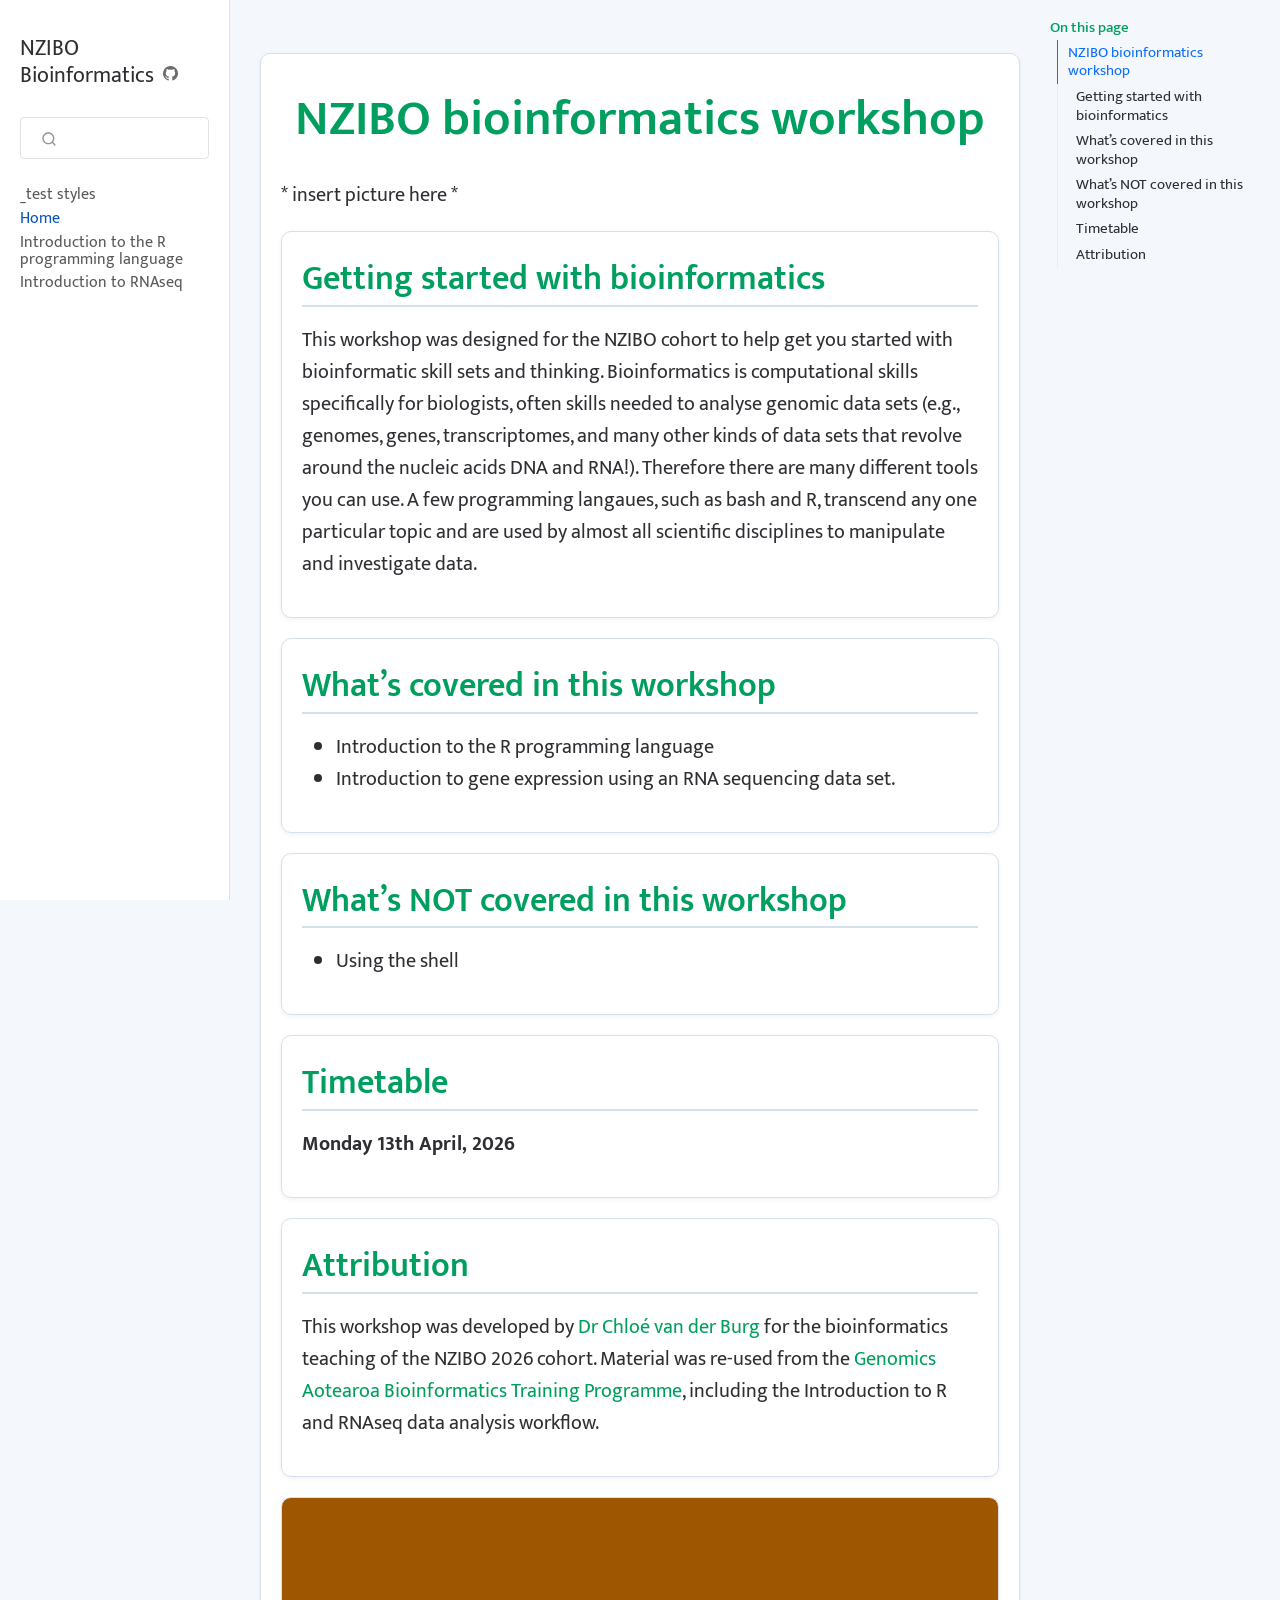
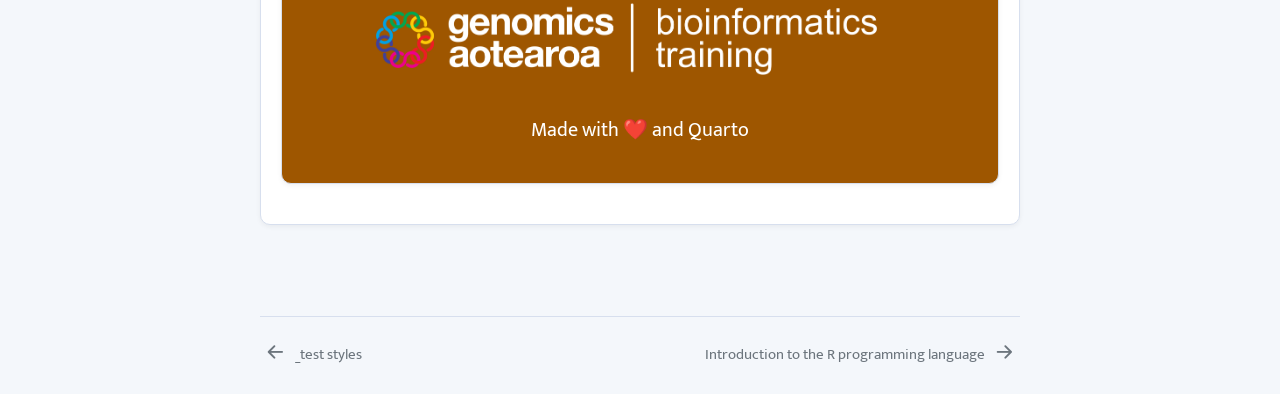
==== docs/index.html @ 9790ace3 "first commit" ====
<!DOCTYPE html>
<html xmlns="http://www.w3.org/1999/xhtml" lang="en" xml:lang="en"><head>

<meta charset="utf-8">
<meta name="generator" content="quarto-1.7.31">

<meta name="viewport" content="width=device-width, initial-scale=1.0, user-scalable=yes">


<title>NZIBO Bioinformatics</title>
<style>
code{white-space: pre-wrap;}
span.smallcaps{font-variant: small-caps;}
div.columns{display: flex; gap: min(4vw, 1.5em);}
div.column{flex: auto; overflow-x: auto;}
div.hanging-indent{margin-left: 1.5em; text-indent: -1.5em;}
ul.task-list{list-style: none;}
ul.task-list li input[type="checkbox"] {
  width: 0.8em;
  margin: 0 0.8em 0.2em -1em; /* quarto-specific, see https://github.com/quarto-dev/quarto-cli/issues/4556 */ 
  vertical-align: middle;
}
</style>


<script src="site_libs/quarto-nav/quarto-nav.js"></script>
<script src="site_libs/quarto-nav/headroom.min.js"></script>
<script src="site_libs/clipboard/clipboard.min.js"></script>
<script src="site_libs/quarto-search/autocomplete.umd.js"></script>
<script src="site_libs/quarto-search/fuse.min.js"></script>
<script src="site_libs/quarto-search/quarto-search.js"></script>
<meta name="quarto:offset" content="./">
<link href="./intro-to-R.html" rel="next">
<link href="./test-styling.html" rel="prev">
<link href="./theme-images/GA-image-black-favicon.png" rel="icon" type="image/png">
<script src="site_libs/quarto-html/quarto.js" type="module"></script>
<script src="site_libs/quarto-html/tabsets/tabsets.js" type="module"></script>
<script src="site_libs/quarto-html/popper.min.js"></script>
<script src="site_libs/quarto-html/tippy.umd.min.js"></script>
<script src="site_libs/quarto-html/anchor.min.js"></script>
<link href="site_libs/quarto-html/tippy.css" rel="stylesheet">
<link href="site_libs/quarto-html/quarto-syntax-highlighting-e1a5c8363afafaef2c763b6775fbf3ca.css" rel="stylesheet" id="quarto-text-highlighting-styles">
<script src="site_libs/bootstrap/bootstrap.min.js"></script>
<link href="site_libs/bootstrap/bootstrap-icons.css" rel="stylesheet">
<link href="site_libs/bootstrap/bootstrap-709f788519238433456b39eacb8aeed0.min.css" rel="stylesheet" append-hash="true" id="quarto-bootstrap" data-mode="light">
<script id="quarto-search-options" type="application/json">{
  "location": "sidebar",
  "copy-button": false,
  "collapse-after": 3,
  "panel-placement": "start",
  "type": "textbox",
  "limit": 50,
  "keyboard-shortcut": [
    "f",
    "/",
    "s"
  ],
  "show-item-context": false,
  "language": {
    "search-no-results-text": "No results",
    "search-matching-documents-text": "matching documents",
    "search-copy-link-title": "Copy link to search",
    "search-hide-matches-text": "Hide additional matches",
    "search-more-match-text": "more match in this document",
    "search-more-matches-text": "more matches in this document",
    "search-clear-button-title": "Clear",
    "search-text-placeholder": "",
    "search-detached-cancel-button-title": "Cancel",
    "search-submit-button-title": "Submit",
    "search-label": "Search"
  }
}</script>


<link rel="stylesheet" href="styles.css">
<meta property="og:title" content="– NZIBO Bioinformatics">
<meta property="og:description" content="">
<meta property="og:image" content="theme-images/GA-Logo-BioinformaticsTraining-white.png">
<meta property="og:site_name" content="NZIBO Bioinformatics">
</head>

<body class="nav-sidebar docked quarto-light">

<div id="quarto-search-results"></div>
  <header id="quarto-header" class="headroom fixed-top">
  <nav class="quarto-secondary-nav">
    <div class="container-fluid d-flex">
      <button type="button" class="quarto-btn-toggle btn" data-bs-toggle="collapse" role="button" data-bs-target=".quarto-sidebar-collapse-item" aria-controls="quarto-sidebar" aria-expanded="false" aria-label="Toggle sidebar navigation" onclick="if (window.quartoToggleHeadroom) { window.quartoToggleHeadroom(); }">
        <i class="bi bi-layout-text-sidebar-reverse"></i>
      </button>
        <nav class="quarto-page-breadcrumbs" aria-label="breadcrumb"><ol class="breadcrumb"><li class="breadcrumb-item"><a href="./index.html">Home</a></li></ol></nav>
        <a class="flex-grow-1" role="navigation" data-bs-toggle="collapse" data-bs-target=".quarto-sidebar-collapse-item" aria-controls="quarto-sidebar" aria-expanded="false" aria-label="Toggle sidebar navigation" onclick="if (window.quartoToggleHeadroom) { window.quartoToggleHeadroom(); }">      
        </a>
      <button type="button" class="btn quarto-search-button" aria-label="Search" onclick="window.quartoOpenSearch();">
        <i class="bi bi-search"></i>
      </button>
    </div>
  </nav>
</header>
<!-- content -->
<div id="quarto-content" class="quarto-container page-columns page-rows-contents page-layout-full">
<!-- sidebar -->
  <nav id="quarto-sidebar" class="sidebar collapse collapse-horizontal quarto-sidebar-collapse-item sidebar-navigation docked overflow-auto">
    <div class="pt-lg-2 mt-2 text-left sidebar-header">
    <div class="sidebar-title mb-0 py-0">
      <a href="./">NZIBO Bioinformatics</a> 
        <div class="sidebar-tools-main">
    <a href="https://github.com/GenomicsAotearoa/" title="Github" class="quarto-navigation-tool px-1" aria-label="Github"><i class="bi bi-github"></i></a>
</div>
    </div>
      </div>
        <div class="mt-2 flex-shrink-0 align-items-center">
        <div class="sidebar-search">
        <div id="quarto-search" class="" title="Search"></div>
        </div>
        </div>
    <div class="sidebar-menu-container"> 
    <ul class="list-unstyled mt-1">
        <li class="sidebar-item">
  <div class="sidebar-item-container"> 
  <a href="./test-styling.html" class="sidebar-item-text sidebar-link">
 <span class="menu-text">_test styles</span></a>
  </div>
</li>
        <li class="sidebar-item">
  <div class="sidebar-item-container"> 
  <a href="./index.html" class="sidebar-item-text sidebar-link active">
 <span class="menu-text">Home</span></a>
  </div>
</li>
        <li class="sidebar-item">
  <div class="sidebar-item-container"> 
  <a href="./intro-to-R.html" class="sidebar-item-text sidebar-link">
 <span class="menu-text">Introduction to the R programming language</span></a>
  </div>
</li>
        <li class="sidebar-item">
  <div class="sidebar-item-container"> 
  <a href="./intro-to-rnaseq.html" class="sidebar-item-text sidebar-link">
 <span class="menu-text">Introduction to RNAseq</span></a>
  </div>
</li>
    </ul>
    </div>
</nav>
<div id="quarto-sidebar-glass" class="quarto-sidebar-collapse-item" data-bs-toggle="collapse" data-bs-target=".quarto-sidebar-collapse-item"></div>
<!-- margin-sidebar -->
    <div id="quarto-margin-sidebar" class="sidebar margin-sidebar">
        <nav id="TOC" role="doc-toc" class="toc-active">
    <h2 id="toc-title">On this page</h2>
   
  <ul>
  <li><a href="#nzibo-bioinformatics-workshop" id="toc-nzibo-bioinformatics-workshop" class="nav-link active" data-scroll-target="#nzibo-bioinformatics-workshop">NZIBO bioinformatics workshop</a>
  <ul>
  <li><a href="#getting-started-with-bioinformatics" id="toc-getting-started-with-bioinformatics" class="nav-link" data-scroll-target="#getting-started-with-bioinformatics">Getting started with bioinformatics</a></li>
  <li><a href="#whats-covered-in-this-workshop" id="toc-whats-covered-in-this-workshop" class="nav-link" data-scroll-target="#whats-covered-in-this-workshop">What’s covered in this workshop</a></li>
  <li><a href="#whats-not-covered-in-this-workshop" id="toc-whats-not-covered-in-this-workshop" class="nav-link" data-scroll-target="#whats-not-covered-in-this-workshop">What’s NOT covered in this workshop</a></li>
  <li><a href="#timetable" id="toc-timetable" class="nav-link" data-scroll-target="#timetable">Timetable</a></li>
  <li><a href="#attribution" id="toc-attribution" class="nav-link" data-scroll-target="#attribution">Attribution</a></li>
  <li><a href="#section" id="toc-section" class="nav-link" data-scroll-target="#section"></a></li>
  </ul></li>
  </ul>
</nav>
    </div>
<!-- main -->
<main class="content column-body" id="quarto-document-content"><header id="title-block-header" class="quarto-title-block"></header>




<section id="nzibo-bioinformatics-workshop" class="level1">
<h1>NZIBO bioinformatics workshop</h1>
<p>* insert picture here *</p>
<section id="getting-started-with-bioinformatics" class="level2">
<h2 class="anchored" data-anchor-id="getting-started-with-bioinformatics">Getting started with bioinformatics</h2>
<p>This workshop was designed for the NZIBO cohort to help get you started with bioinformatic skill sets and thinking. Bioinformatics is computational skills specifically for biologists, often skills needed to analyse genomic data sets (e.g., genomes, genes, transcriptomes, and many other kinds of data sets that revolve around the nucleic acids DNA and RNA!). Therefore there are many different tools you can use. A few programming langaues, such as bash and R, transcend any one particular topic and are used by almost all scientific disciplines to manipulate and investigate data.</p>
</section>
<section id="whats-covered-in-this-workshop" class="level2">
<h2 class="anchored" data-anchor-id="whats-covered-in-this-workshop">What’s covered in this workshop</h2>
<ul>
<li>Introduction to the R programming language</li>
<li>Introduction to gene expression using an RNA sequencing data set.</li>
</ul>
</section>
<section id="whats-not-covered-in-this-workshop" class="level2">
<h2 class="anchored" data-anchor-id="whats-not-covered-in-this-workshop">What’s NOT covered in this workshop</h2>
<ul>
<li>Using the shell</li>
</ul>
</section>
<section id="timetable" class="level2">
<h2 class="anchored" data-anchor-id="timetable">Timetable</h2>
<p><strong>Monday 13th April, 2026</strong></p>
</section>
<section id="attribution" class="level2">
<h2 class="anchored" data-anchor-id="attribution">Attribution</h2>
<p>This workshop was developed by <a href="https://github.com/chloevdb">Dr Chloé van der Burg</a> for the bioinformatics teaching of the NZIBO 2026 cohort. Material was re-used from the <a href="https://genomicsaotearoa.github.io/BioinformaticsTrainingProgramme/">Genomics Aotearoa Bioinformatics Training Programme</a>, including the Introduction to R and RNAseq data analysis workflow.</p>
</section>
<section id="section" class="level2 no-underline-h2 ga-logo-block" style="background: #9E5600; text-align:center;">
<h2 class="no-underline-h2 anchored" style="background: #9E5600; text-align:center;" data-anchor-id="section"></h2>
<p><a href="https://genomicsaotearoa.github.io/BioinformaticsTrainingProgramme/"><img src="theme-images/GA-Logo-BioinformaticsTraining-white.png" class="img-fluid" style="width:80.0%"></a></p>
<p>Made with <a href="https://docs.carpentries.org/policies/coc/">❤️</a> and <a href="https://genomicsaotearoa.github.io/reproducibility_with_git_and_quarto/quarto_overview.html">Quarto</a></p>
</section>


</section>

</main> <!-- /main -->
<script id="quarto-html-after-body" type="application/javascript">
  window.document.addEventListener("DOMContentLoaded", function (event) {
    const icon = "";
    const anchorJS = new window.AnchorJS();
    anchorJS.options = {
      placement: 'right',
      icon: icon
    };
    anchorJS.add('.anchored');
    const isCodeAnnotation = (el) => {
      for (const clz of el.classList) {
        if (clz.startsWith('code-annotation-')) {                     
          return true;
        }
      }
      return false;
    }
    const onCopySuccess = function(e) {
      // button target
      const button = e.trigger;
      // don't keep focus
      button.blur();
      // flash "checked"
      button.classList.add('code-copy-button-checked');
      var currentTitle = button.getAttribute("title");
      button.setAttribute("title", "Copied!");
      let tooltip;
      if (window.bootstrap) {
        button.setAttribute("data-bs-toggle", "tooltip");
        button.setAttribute("data-bs-placement", "left");
        button.setAttribute("data-bs-title", "Copied!");
        tooltip = new bootstrap.Tooltip(button, 
          { trigger: "manual", 
            customClass: "code-copy-button-tooltip",
            offset: [0, -8]});
        tooltip.show();    
      }
      setTimeout(function() {
        if (tooltip) {
          tooltip.hide();
          button.removeAttribute("data-bs-title");
          button.removeAttribute("data-bs-toggle");
          button.removeAttribute("data-bs-placement");
        }
        button.setAttribute("title", currentTitle);
        button.classList.remove('code-copy-button-checked');
      }, 1000);
      // clear code selection
      e.clearSelection();
    }
    const getTextToCopy = function(trigger) {
        const codeEl = trigger.previousElementSibling.cloneNode(true);
        for (const childEl of codeEl.children) {
          if (isCodeAnnotation(childEl)) {
            childEl.remove();
          }
        }
        return codeEl.innerText;
    }
    const clipboard = new window.ClipboardJS('.code-copy-button:not([data-in-quarto-modal])', {
      text: getTextToCopy
    });
    clipboard.on('success', onCopySuccess);
    if (window.document.getElementById('quarto-embedded-source-code-modal')) {
      const clipboardModal = new window.ClipboardJS('.code-copy-button[data-in-quarto-modal]', {
        text: getTextToCopy,
        container: window.document.getElementById('quarto-embedded-source-code-modal')
      });
      clipboardModal.on('success', onCopySuccess);
    }
      var localhostRegex = new RegExp(/^(?:http|https):\/\/localhost\:?[0-9]*\//);
      var mailtoRegex = new RegExp(/^mailto:/);
        var filterRegex = new RegExp('/' + window.location.host + '/');
      var isInternal = (href) => {
          return filterRegex.test(href) || localhostRegex.test(href) || mailtoRegex.test(href);
      }
      // Inspect non-navigation links and adorn them if external
     var links = window.document.querySelectorAll('a[href]:not(.nav-link):not(.navbar-brand):not(.toc-action):not(.sidebar-link):not(.sidebar-item-toggle):not(.pagination-link):not(.no-external):not([aria-hidden]):not(.dropdown-item):not(.quarto-navigation-tool):not(.about-link)');
      for (var i=0; i<links.length; i++) {
        const link = links[i];
        if (!isInternal(link.href)) {
          // undo the damage that might have been done by quarto-nav.js in the case of
          // links that we want to consider external
          if (link.dataset.originalHref !== undefined) {
            link.href = link.dataset.originalHref;
          }
        }
      }
    function tippyHover(el, contentFn, onTriggerFn, onUntriggerFn) {
      const config = {
        allowHTML: true,
        maxWidth: 500,
        delay: 100,
        arrow: false,
        appendTo: function(el) {
            return el.parentElement;
        },
        interactive: true,
        interactiveBorder: 10,
        theme: 'quarto',
        placement: 'bottom-start',
      };
      if (contentFn) {
        config.content = contentFn;
      }
      if (onTriggerFn) {
        config.onTrigger = onTriggerFn;
      }
      if (onUntriggerFn) {
        config.onUntrigger = onUntriggerFn;
      }
      window.tippy(el, config); 
    }
    const noterefs = window.document.querySelectorAll('a[role="doc-noteref"]');
    for (var i=0; i<noterefs.length; i++) {
      const ref = noterefs[i];
      tippyHover(ref, function() {
        // use id or data attribute instead here
        let href = ref.getAttribute('data-footnote-href') || ref.getAttribute('href');
        try { href = new URL(href).hash; } catch {}
        const id = href.replace(/^#\/?/, "");
        const note = window.document.getElementById(id);
        if (note) {
          return note.innerHTML;
        } else {
          return "";
        }
      });
    }
    const xrefs = window.document.querySelectorAll('a.quarto-xref');
    const processXRef = (id, note) => {
      // Strip column container classes
      const stripColumnClz = (el) => {
        el.classList.remove("page-full", "page-columns");
        if (el.children) {
          for (const child of el.children) {
            stripColumnClz(child);
          }
        }
      }
      stripColumnClz(note)
      if (id === null || id.startsWith('sec-')) {
        // Special case sections, only their first couple elements
        const container = document.createElement("div");
        if (note.children && note.children.length > 2) {
          container.appendChild(note.children[0].cloneNode(true));
          for (let i = 1; i < note.children.length; i++) {
            const child = note.children[i];
            if (child.tagName === "P" && child.innerText === "") {
              continue;
            } else {
              container.appendChild(child.cloneNode(true));
              break;
            }
          }
          if (window.Quarto?.typesetMath) {
            window.Quarto.typesetMath(container);
          }
          return container.innerHTML
        } else {
          if (window.Quarto?.typesetMath) {
            window.Quarto.typesetMath(note);
          }
          return note.innerHTML;
        }
      } else {
        // Remove any anchor links if they are present
        const anchorLink = note.querySelector('a.anchorjs-link');
        if (anchorLink) {
          anchorLink.remove();
        }
        if (window.Quarto?.typesetMath) {
          window.Quarto.typesetMath(note);
        }
        if (note.classList.contains("callout")) {
          return note.outerHTML;
        } else {
          return note.innerHTML;
        }
      }
    }
    for (var i=0; i<xrefs.length; i++) {
      const xref = xrefs[i];
      tippyHover(xref, undefined, function(instance) {
        instance.disable();
        let url = xref.getAttribute('href');
        let hash = undefined; 
        if (url.startsWith('#')) {
          hash = url;
        } else {
          try { hash = new URL(url).hash; } catch {}
        }
        if (hash) {
          const id = hash.replace(/^#\/?/, "");
          const note = window.document.getElementById(id);
          if (note !== null) {
            try {
              const html = processXRef(id, note.cloneNode(true));
              instance.setContent(html);
            } finally {
              instance.enable();
              instance.show();
            }
          } else {
            // See if we can fetch this
            fetch(url.split('#')[0])
            .then(res => res.text())
            .then(html => {
              const parser = new DOMParser();
              const htmlDoc = parser.parseFromString(html, "text/html");
              const note = htmlDoc.getElementById(id);
              if (note !== null) {
                const html = processXRef(id, note);
                instance.setContent(html);
              } 
            }).finally(() => {
              instance.enable();
              instance.show();
            });
          }
        } else {
          // See if we can fetch a full url (with no hash to target)
          // This is a special case and we should probably do some content thinning / targeting
          fetch(url)
          .then(res => res.text())
          .then(html => {
            const parser = new DOMParser();
            const htmlDoc = parser.parseFromString(html, "text/html");
            const note = htmlDoc.querySelector('main.content');
            if (note !== null) {
              // This should only happen for chapter cross references
              // (since there is no id in the URL)
              // remove the first header
              if (note.children.length > 0 && note.children[0].tagName === "HEADER") {
                note.children[0].remove();
              }
              const html = processXRef(null, note);
              instance.setContent(html);
            } 
          }).finally(() => {
            instance.enable();
            instance.show();
          });
        }
      }, function(instance) {
      });
    }
        let selectedAnnoteEl;
        const selectorForAnnotation = ( cell, annotation) => {
          let cellAttr = 'data-code-cell="' + cell + '"';
          let lineAttr = 'data-code-annotation="' +  annotation + '"';
          const selector = 'span[' + cellAttr + '][' + lineAttr + ']';
          return selector;
        }
        const selectCodeLines = (annoteEl) => {
          const doc = window.document;
          const targetCell = annoteEl.getAttribute("data-target-cell");
          const targetAnnotation = annoteEl.getAttribute("data-target-annotation");
          const annoteSpan = window.document.querySelector(selectorForAnnotation(targetCell, targetAnnotation));
          const lines = annoteSpan.getAttribute("data-code-lines").split(",");
          const lineIds = lines.map((line) => {
            return targetCell + "-" + line;
          })
          let top = null;
          let height = null;
          let parent = null;
          if (lineIds.length > 0) {
              //compute the position of the single el (top and bottom and make a div)
              const el = window.document.getElementById(lineIds[0]);
              top = el.offsetTop;
              height = el.offsetHeight;
              parent = el.parentElement.parentElement;
            if (lineIds.length > 1) {
              const lastEl = window.document.getElementById(lineIds[lineIds.length - 1]);
              const bottom = lastEl.offsetTop + lastEl.offsetHeight;
              height = bottom - top;
            }
            if (top !== null && height !== null && parent !== null) {
              // cook up a div (if necessary) and position it 
              let div = window.document.getElementById("code-annotation-line-highlight");
              if (div === null) {
                div = window.document.createElement("div");
                div.setAttribute("id", "code-annotation-line-highlight");
                div.style.position = 'absolute';
                parent.appendChild(div);
              }
              div.style.top = top - 2 + "px";
              div.style.height = height + 4 + "px";
              div.style.left = 0;
              let gutterDiv = window.document.getElementById("code-annotation-line-highlight-gutter");
              if (gutterDiv === null) {
                gutterDiv = window.document.createElement("div");
                gutterDiv.setAttribute("id", "code-annotation-line-highlight-gutter");
                gutterDiv.style.position = 'absolute';
                const codeCell = window.document.getElementById(targetCell);
                const gutter = codeCell.querySelector('.code-annotation-gutter');
                gutter.appendChild(gutterDiv);
              }
              gutterDiv.style.top = top - 2 + "px";
              gutterDiv.style.height = height + 4 + "px";
            }
            selectedAnnoteEl = annoteEl;
          }
        };
        const unselectCodeLines = () => {
          const elementsIds = ["code-annotation-line-highlight", "code-annotation-line-highlight-gutter"];
          elementsIds.forEach((elId) => {
            const div = window.document.getElementById(elId);
            if (div) {
              div.remove();
            }
          });
          selectedAnnoteEl = undefined;
        };
          // Handle positioning of the toggle
      window.addEventListener(
        "resize",
        throttle(() => {
          elRect = undefined;
          if (selectedAnnoteEl) {
            selectCodeLines(selectedAnnoteEl);
          }
        }, 10)
      );
      function throttle(fn, ms) {
      let throttle = false;
      let timer;
        return (...args) => {
          if(!throttle) { // first call gets through
              fn.apply(this, args);
              throttle = true;
          } else { // all the others get throttled
              if(timer) clearTimeout(timer); // cancel #2
              timer = setTimeout(() => {
                fn.apply(this, args);
                timer = throttle = false;
              }, ms);
          }
        };
      }
        // Attach click handler to the DT
        const annoteDls = window.document.querySelectorAll('dt[data-target-cell]');
        for (const annoteDlNode of annoteDls) {
          annoteDlNode.addEventListener('click', (event) => {
            const clickedEl = event.target;
            if (clickedEl !== selectedAnnoteEl) {
              unselectCodeLines();
              const activeEl = window.document.querySelector('dt[data-target-cell].code-annotation-active');
              if (activeEl) {
                activeEl.classList.remove('code-annotation-active');
              }
              selectCodeLines(clickedEl);
              clickedEl.classList.add('code-annotation-active');
            } else {
              // Unselect the line
              unselectCodeLines();
              clickedEl.classList.remove('code-annotation-active');
            }
          });
        }
    const findCites = (el) => {
      const parentEl = el.parentElement;
      if (parentEl) {
        const cites = parentEl.dataset.cites;
        if (cites) {
          return {
            el,
            cites: cites.split(' ')
          };
        } else {
          return findCites(el.parentElement)
        }
      } else {
        return undefined;
      }
    };
    var bibliorefs = window.document.querySelectorAll('a[role="doc-biblioref"]');
    for (var i=0; i<bibliorefs.length; i++) {
      const ref = bibliorefs[i];
      const citeInfo = findCites(ref);
      if (citeInfo) {
        tippyHover(citeInfo.el, function() {
          var popup = window.document.createElement('div');
          citeInfo.cites.forEach(function(cite) {
            var citeDiv = window.document.createElement('div');
            citeDiv.classList.add('hanging-indent');
            citeDiv.classList.add('csl-entry');
            var biblioDiv = window.document.getElementById('ref-' + cite);
            if (biblioDiv) {
              citeDiv.innerHTML = biblioDiv.innerHTML;
            }
            popup.appendChild(citeDiv);
          });
          return popup.innerHTML;
        });
      }
    }
  });
  </script>
<nav class="page-navigation column-body">
  <div class="nav-page nav-page-previous">
      <a href="./test-styling.html" class="pagination-link" aria-label="_test styles">
        <i class="bi bi-arrow-left-short"></i> <span class="nav-page-text">_test styles</span>
      </a>          
  </div>
  <div class="nav-page nav-page-next">
      <a href="./intro-to-R.html" class="pagination-link" aria-label="Introduction to the R programming language">
        <span class="nav-page-text">Introduction to the R programming language</span> <i class="bi bi-arrow-right-short"></i>
      </a>
  </div>
</nav>
</div> <!-- /content -->




</body></html>
---- docs/site_libs/quarto-html/tippy.css ----
.tippy-box[data-animation=fade][data-state=hidden]{opacity:0}[data-tippy-root]{max-width:calc(100vw - 10px)}.tippy-box{position:relative;background-color:#333;color:#fff;border-radius:4px;font-size:14px;line-height:1.4;white-space:normal;outline:0;transition-property:transform,visibility,opacity}.tippy-box[data-placement^=top]>.tippy-arrow{bottom:0}.tippy-box[data-placement^=top]>.tippy-arrow:before{bottom:-7px;left:0;border-width:8px 8px 0;border-top-color:initial;transform-origin:center top}.tippy-box[data-placement^=bottom]>.tippy-arrow{top:0}.tippy-box[data-placement^=bottom]>.tippy-arrow:before{top:-7px;left:0;border-width:0 8px 8px;border-bottom-color:initial;transform-origin:center bottom}.tippy-box[data-placement^=left]>.tippy-arrow{right:0}.tippy-box[data-placement^=left]>.tippy-arrow:before{border-width:8px 0 8px 8px;border-left-color:initial;right:-7px;transform-origin:center left}.tippy-box[data-placement^=right]>.tippy-arrow{left:0}.tippy-box[data-placement^=right]>.tippy-arrow:before{left:-7px;border-width:8px 8px 8px 0;border-right-color:initial;transform-origin:center right}.tippy-box[data-inertia][data-state=visible]{transition-timing-function:cubic-bezier(.54,1.5,.38,1.11)}.tippy-arrow{width:16px;height:16px;color:#333}.tippy-arrow:before{content:"";position:absolute;border-color:transparent;border-style:solid}.tippy-content{position:relative;padding:5px 9px;z-index:1}
---- docs/site_libs/quarto-html/quarto-syntax-highlighting-e1a5c8363afafaef2c763b6775fbf3ca.css ----
/* quarto syntax highlight colors */
:root {
  --quarto-hl-ot-color: #003B4F;
  --quarto-hl-at-color: #657422;
  --quarto-hl-ss-color: #20794D;
  --quarto-hl-an-color: #5E5E5E;
  --quarto-hl-fu-color: #4758AB;
  --quarto-hl-st-color: #20794D;
  --quarto-hl-cf-color: #003B4F;
  --quarto-hl-op-color: #5E5E5E;
  --quarto-hl-er-color: #AD0000;
  --quarto-hl-bn-color: #AD0000;
  --quarto-hl-al-color: #AD0000;
  --quarto-hl-va-color: #111111;
  --quarto-hl-bu-color: inherit;
  --quarto-hl-ex-color: inherit;
  --quarto-hl-pp-color: #AD0000;
  --quarto-hl-in-color: #5E5E5E;
  --quarto-hl-vs-color: #20794D;
  --quarto-hl-wa-color: #5E5E5E;
  --quarto-hl-do-color: #5E5E5E;
  --quarto-hl-im-color: #00769E;
  --quarto-hl-ch-color: #20794D;
  --quarto-hl-dt-color: #AD0000;
  --quarto-hl-fl-color: #AD0000;
  --quarto-hl-co-color: #5E5E5E;
  --quarto-hl-cv-color: #5E5E5E;
  --quarto-hl-cn-color: #8f5902;
  --quarto-hl-sc-color: #5E5E5E;
  --quarto-hl-dv-color: #AD0000;
  --quarto-hl-kw-color: #003B4F;
}

/* other quarto variables */
:root {
  --quarto-font-monospace: SFMono-Regular, Menlo, Monaco, Consolas, "Liberation Mono", "Courier New", monospace;
}

/* syntax highlight based on Pandoc's rules */
pre > code.sourceCode > span {
  color: #003B4F;
}

code.sourceCode > span {
  color: #003B4F;
}

div.sourceCode,
div.sourceCode pre.sourceCode {
  color: #003B4F;
}

/* Normal */
code span {
  color: #003B4F;
}

/* Alert */
code span.al {
  color: #AD0000;
  font-style: inherit;
}

/* Annotation */
code span.an {
  color: #5E5E5E;
  font-style: inherit;
}

/* Attribute */
code span.at {
  color: #657422;
  font-style: inherit;
}

/* BaseN */
code span.bn {
  color: #AD0000;
  font-style: inherit;
}

/* BuiltIn */
code span.bu {
  font-style: inherit;
}

/* ControlFlow */
code span.cf {
  color: #003B4F;
  font-weight: bold;
  font-style: inherit;
}

/* Char */
code span.ch {
  color: #20794D;
  font-style: inherit;
}

/* Constant */
code span.cn {
  color: #8f5902;
  font-style: inherit;
}

/* Comment */
code span.co {
  color: #5E5E5E;
  font-style: inherit;
}

/* CommentVar */
code span.cv {
  color: #5E5E5E;
  font-style: italic;
}

/* Documentation */
code span.do {
  color: #5E5E5E;
  font-style: italic;
}

/* DataType */
code span.dt {
  color: #AD0000;
  font-style: inherit;
}

/* DecVal */
code span.dv {
  color: #AD0000;
  font-style: inherit;
}

/* Error */
code span.er {
  color: #AD0000;
  font-style: inherit;
}

/* Extension */
code span.ex {
  font-style: inherit;
}

/* Float */
code span.fl {
  color: #AD0000;
  font-style: inherit;
}

/* Function */
code span.fu {
  color: #4758AB;
  font-style: inherit;
}

/* Import */
code span.im {
  color: #00769E;
  font-style: inherit;
}

/* Information */
code span.in {
  color: #5E5E5E;
  font-style: inherit;
}

/* Keyword */
code span.kw {
  color: #003B4F;
  font-weight: bold;
  font-style: inherit;
}

/* Operator */
code span.op {
  color: #5E5E5E;
  font-style: inherit;
}

/* Other */
code span.ot {
  color: #003B4F;
  font-style: inherit;
}

/* Preprocessor */
code span.pp {
  color: #AD0000;
  font-style: inherit;
}

/* SpecialChar */
code span.sc {
  color: #5E5E5E;
  font-style: inherit;
}

/* SpecialString */
code span.ss {
  color: #20794D;
  font-style: inherit;
}

/* String */
code span.st {
  color: #20794D;
  font-style: inherit;
}

/* Variable */
code span.va {
  color: #111111;
  font-style: inherit;
}

/* VerbatimString */
code span.vs {
  color: #20794D;
  font-style: inherit;
}

/* Warning */
code span.wa {
  color: #5E5E5E;
  font-style: italic;
}

.prevent-inlining {
  content: "</";
}

/*# sourceMappingURL=c735b2cac6c846c1abc72f5ce1520814.css.map */
---- docs/styles.css ----
/* Import Roboto and Mukta font */
@import url('https://fonts.googleapis.com/css2?family=Roboto:wght@400;700&display=swap');
@import url('https://fonts.googleapis.com/css2?family=Mukta:wght@300;400;500;700&display=swap');

/* Apply font globally */
body, h1, h2, h3, h4, h5, h6, p, a, button, table, blockquote {
    font-family: 'Mukta', -apple-system, BlinkMacSystemFont, 'Roboto', 'Helvetica Neue', Helvetica, Arial, sans-serif;
}

/* global font bigger */
html, body {
  font-size: 20px;
}

/* General page styling */
body {
    background-color: #F4F7FB;
    color: #2E2F33;
    line-height: 1.6;
    margin: 0;
    padding: 0;
}

/* image align */
.center {
    display: block;
    margin-left: auto;
    margin-right: auto;
    text-align: center;
}

/* Sections */
section {
    border: 1px solid #D7DFEE;
    background-color: #FFFFFF;
    padding: 20px;
    margin: 20px 0;
    border-radius: 10px;
    box-shadow: 0px 2px 5px rgba(0,0,0,0.05);
}

/* Headings */

h1 {
    color: #009F5F; 
    border-bottom: 0px solid #D7DFEE;
    padding-bottom: 5px;
    padding-top: 5px;
    margin-top: 0.2em;
    margin-bottom: 0.5em;
    text-align: center;
}

h2, h3 {
    color: #009F5F; 
    border-bottom: 2px solid #D7DFEE;
    padding-bottom: 5px;
    padding-top: 5px;
    margin-top: 0;
    margin-bottom: 0.5em;
}

h1 { font-size: 2.5em; }
h2 { font-size: 1.7em; }
h3 { font-size: 1.4em; }
h4 { font-size: 1.2em; }
h5 { font-size: 1em; }
h6 { font-size: 0.9em; }

h4, h5, h6 {
    color: #009F5F;
    border-bottom: 0;
    padding-bottom: 3px;
    margin-top: 0.5em;
    margin-bottom: 0.5em;
}

/* Custom GA block */
.ga-logo-block,
.ga-logo-block a {
    color: #FFFFFF !important;
}
.ga-logo-block a:hover {
    color: #D7DFEE !important;
}

/* Remove the underline ONLY in this block */
.ga-logo-block .no-underline-h2 {
    border-bottom: none !important;
}

/* Links */
a {
    color: #009F5F;
    text-decoration: none;
}
a:hover {
    color: #005A36;
    text-decoration: underline;
}

/* Buttons */
button, .nav-button {
    background-color: #009F5F;
    color: #FFFFFF;
    border: none;
    border-radius: 5px;
    padding: 10px 20px;
    cursor: pointer;
    transition: background 0.3s, transform 0.2s;
}
button:hover, .nav-button:hover {
    background-color: #005A36;
    transform: translateY(-2px);
}

/* Base callout styling (applies to all types) */
.callout-note,
.callout-tip,
.callout-warning,
.callout-important,
.callout-caution {
  font-size: 1em;
  padding: 0.5em;
  background-color: #FFFFFF !important;
}

/* Borders per callout type */
.callout-note {
    border-left: 4px solid #009F5F;
}

.callout-tip {
    border-left: 4px solid #005A36;
}

.callout-warning,
.callout-caution {
    border-left: 4px solid #9E5600;
}

.callout-important {
    border-left: 4px solid #9E5600;
}

/* Inside every callout: tables, rows, headers, cells → always white */
.callout-note * ,
.callout-tip * ,
.callout-warning * ,
.callout-important * ,
.callout-caution * 
 {
    background-color: #FFFFFF !important;
}

/* Tables */
table {
    width: 100%;
    border-collapse: collapse;
    margin: 20px 0;
    box-shadow: 0px 2px 5px rgba(0,0,0,0.05);
}
table th, table td {
    border: 1px solid #D7DFEE;
    padding: 10px;
    text-align: left;
}
table th {
    background-color: #E9EEFA;
    color: #009F5F;
}
table tr:nth-child(even) {
    background-color: #F4F7FB;
}
table tr:hover {
    background-color: #E9EEFA;
}

/* Blockquotes */
blockquote {
    border-left: 4px solid #009F5F;
    background: #E9EEFA;
    padding: 15px;
    margin: 20px 0;
    color: #2E2F33;
    font-style: italic;
}

/* Content boxes */
.content-box {
    background-color: #FFFFFF;
    border: 1px solid #D7DFEE;
    padding: 20px;
    margin: 20px 0;
    border-radius: 10px;
}

/* Navigation container */
.page-navigation {
  display: flex;
  justify-content: space-between;
  margin-top: 3rem;
  padding-top: 1.5rem;
  border-top: 1px solid #D7DFEE;
}

.code-block-title, .quarto-code-title {
  display: block;
  color: #009F5F;
  background: #E9EEFA;
  font-weight: 500;
  padding: 6px 12px;
  border-radius: 6px 6px 0 0;
  font-size: 1em;
}

.workshop-banner {
  position: sticky;
  top: 0;
  left: 0;
  width: 100%;
  background-color: #9E5600;
  color: white;
  text-align: center;
  font-size: 1.5em;
  font-weight: bold;
  padding: 5px 20px;
  z-index: 9999;
}
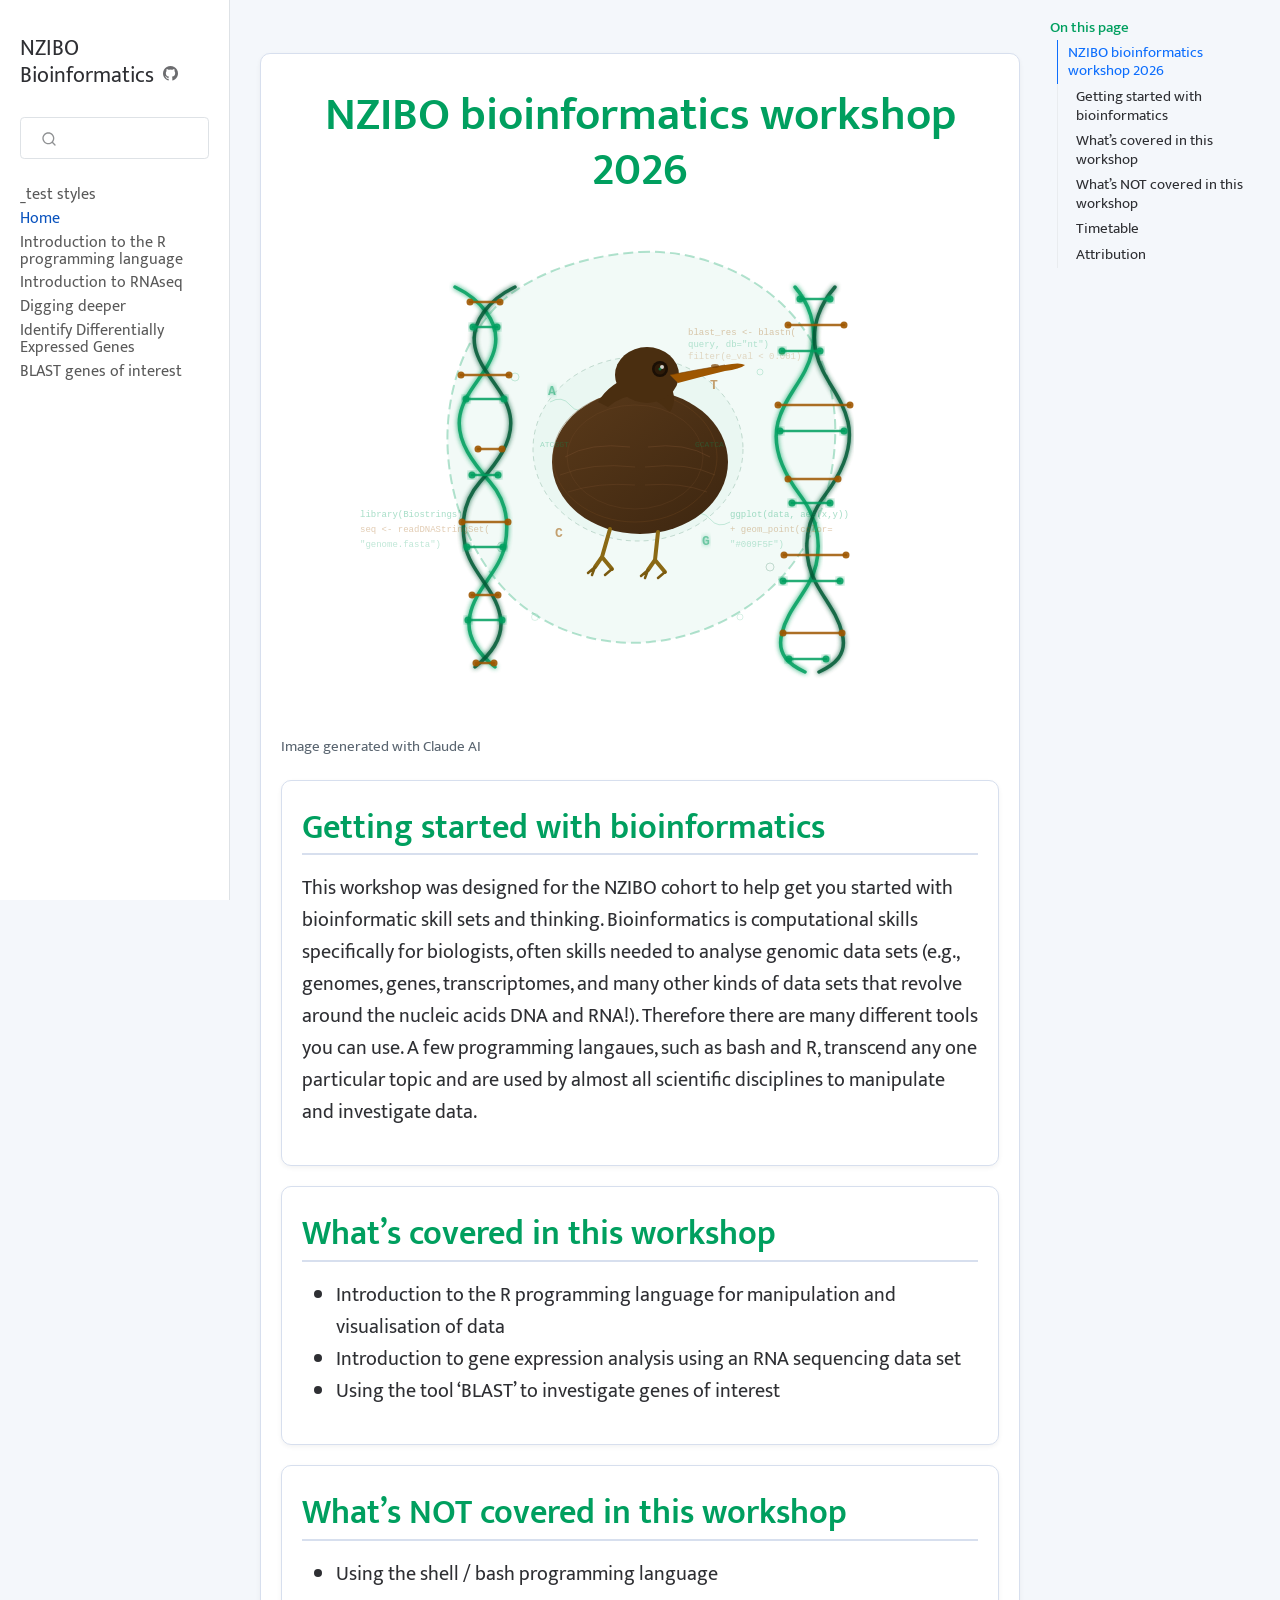
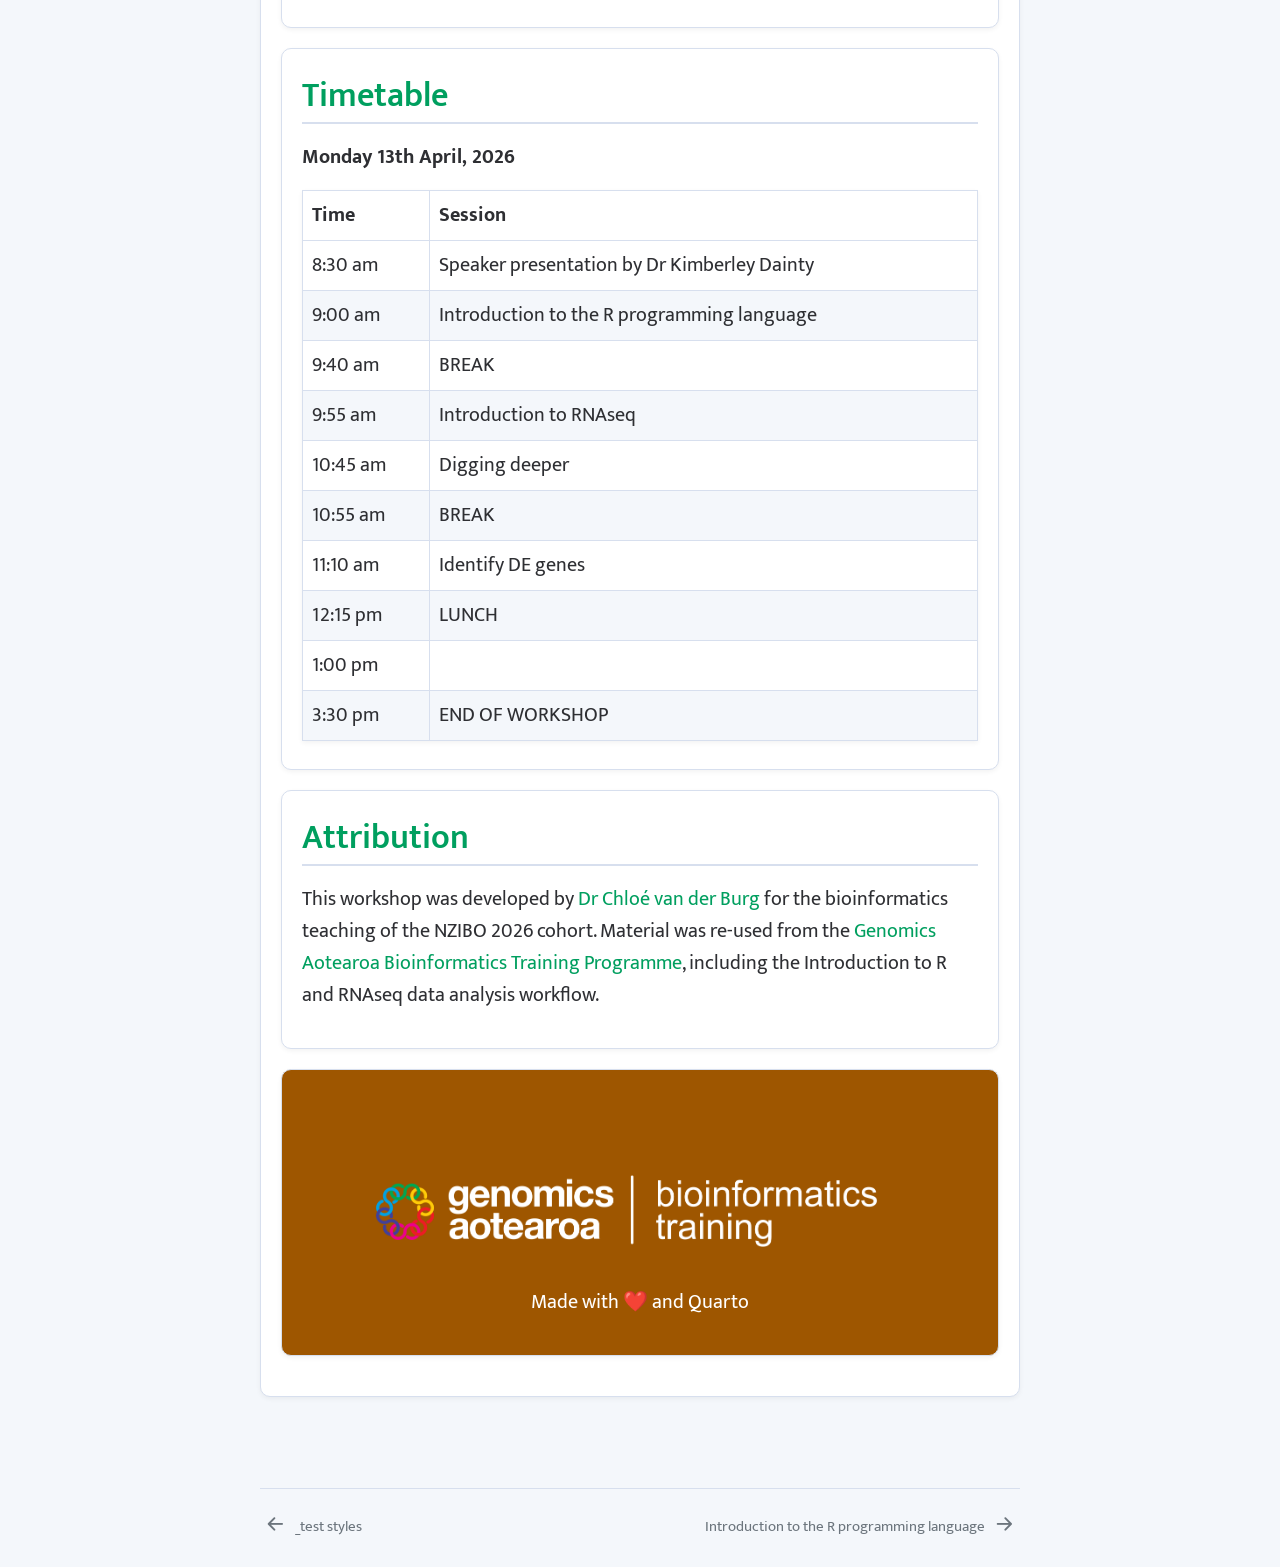
==== commit f6ca8dba: "work on DEGs section" ====
--- a/docs/index.html
+++ b/docs/index.html
@@ -74,8 +74,7 @@
 
 <link rel="stylesheet" href="styles.css">
 <meta property="og:title" content="– NZIBO Bioinformatics">
-<meta property="og:description" content="">
-<meta property="og:image" content="theme-images/GA-Logo-BioinformaticsTraining-white.png">
+<meta property="og:image" content="figures/nzibo_bioinformatics_logo.svg">
 <meta property="og:site_name" content="NZIBO Bioinformatics">
 </head>
 
@@ -105,7 +104,7 @@
     <div class="sidebar-title mb-0 py-0">
       <a href="./">NZIBO Bioinformatics</a> 
         <div class="sidebar-tools-main">
-    <a href="https://github.com/GenomicsAotearoa/" title="Github" class="quarto-navigation-tool px-1" aria-label="Github"><i class="bi bi-github"></i></a>
+    <a href="https://github.com/GenomicsAotearoa/NZIBO-bioinformatics-workshop-2026" title="Github" class="quarto-navigation-tool px-1" aria-label="Github"><i class="bi bi-github"></i></a>
 </div>
     </div>
       </div>
@@ -140,6 +139,24 @@
  <span class="menu-text">Introduction to RNAseq</span></a>
   </div>
 </li>
+        <li class="sidebar-item">
+  <div class="sidebar-item-container"> 
+  <a href="./digging-deeper.html" class="sidebar-item-text sidebar-link">
+ <span class="menu-text">Digging deeper</span></a>
+  </div>
+</li>
+        <li class="sidebar-item">
+  <div class="sidebar-item-container"> 
+  <a href="./degs.html" class="sidebar-item-text sidebar-link">
+ <span class="menu-text">Identify Differentially Expressed Genes</span></a>
+  </div>
+</li>
+        <li class="sidebar-item">
+  <div class="sidebar-item-container"> 
+  <a href="./blast-off.html" class="sidebar-item-text sidebar-link">
+ <span class="menu-text">BLAST genes of interest</span></a>
+  </div>
+</li>
     </ul>
     </div>
 </nav>
@@ -150,7 +167,7 @@
     <h2 id="toc-title">On this page</h2>
    
   <ul>
-  <li><a href="#nzibo-bioinformatics-workshop" id="toc-nzibo-bioinformatics-workshop" class="nav-link active" data-scroll-target="#nzibo-bioinformatics-workshop">NZIBO bioinformatics workshop</a>
+  <li><a href="#nzibo-bioinformatics-workshop-2026" id="toc-nzibo-bioinformatics-workshop-2026" class="nav-link active" data-scroll-target="#nzibo-bioinformatics-workshop-2026">NZIBO bioinformatics workshop 2026</a>
   <ul>
   <li><a href="#getting-started-with-bioinformatics" id="toc-getting-started-with-bioinformatics" class="nav-link" data-scroll-target="#getting-started-with-bioinformatics">Getting started with bioinformatics</a></li>
   <li><a href="#whats-covered-in-this-workshop" id="toc-whats-covered-in-this-workshop" class="nav-link" data-scroll-target="#whats-covered-in-this-workshop">What’s covered in this workshop</a></li>
@@ -168,9 +185,14 @@
 
 
 
-<section id="nzibo-bioinformatics-workshop" class="level1">
-<h1>NZIBO bioinformatics workshop</h1>
-<p>* insert picture here *</p>
+<section id="nzibo-bioinformatics-workshop-2026" class="level1">
+<h1>NZIBO bioinformatics workshop 2026</h1>
+<div class="quarto-figure quarto-figure-center">
+<figure class="figure">
+<p><img src="figures/nzibo_bioinformatics_logo.svg" class="img-fluid figure-img"></p>
+<figcaption>Image generated with Claude AI</figcaption>
+</figure>
+</div>
 <section id="getting-started-with-bioinformatics" class="level2">
 <h2 class="anchored" data-anchor-id="getting-started-with-bioinformatics">Getting started with bioinformatics</h2>
 <p>This workshop was designed for the NZIBO cohort to help get you started with bioinformatic skill sets and thinking. Bioinformatics is computational skills specifically for biologists, often skills needed to analyse genomic data sets (e.g., genomes, genes, transcriptomes, and many other kinds of data sets that revolve around the nucleic acids DNA and RNA!). Therefore there are many different tools you can use. A few programming langaues, such as bash and R, transcend any one particular topic and are used by almost all scientific disciplines to manipulate and investigate data.</p>
@@ -178,19 +200,72 @@
 <section id="whats-covered-in-this-workshop" class="level2">
 <h2 class="anchored" data-anchor-id="whats-covered-in-this-workshop">What’s covered in this workshop</h2>
 <ul>
-<li>Introduction to the R programming language</li>
-<li>Introduction to gene expression using an RNA sequencing data set.</li>
+<li>Introduction to the R programming language for manipulation and visualisation of data<br>
+</li>
+<li>Introduction to gene expression analysis using an RNA sequencing data set<br>
+</li>
+<li>Using the tool ‘BLAST’ to investigate genes of interest</li>
 </ul>
 </section>
 <section id="whats-not-covered-in-this-workshop" class="level2">
 <h2 class="anchored" data-anchor-id="whats-not-covered-in-this-workshop">What’s NOT covered in this workshop</h2>
 <ul>
-<li>Using the shell</li>
+<li>Using the shell / bash programming language</li>
 </ul>
 </section>
 <section id="timetable" class="level2">
 <h2 class="anchored" data-anchor-id="timetable">Timetable</h2>
 <p><strong>Monday 13th April, 2026</strong></p>
+<table class="caption-top table">
+<thead>
+<tr class="header">
+<th>Time</th>
+<th>Session</th>
+</tr>
+</thead>
+<tbody>
+<tr class="odd">
+<td>8:30 am</td>
+<td>Speaker presentation by Dr Kimberley Dainty</td>
+</tr>
+<tr class="even">
+<td>9:00 am</td>
+<td>Introduction to the R programming language</td>
+</tr>
+<tr class="odd">
+<td>9:40 am</td>
+<td>BREAK</td>
+</tr>
+<tr class="even">
+<td>9:55 am</td>
+<td>Introduction to RNAseq</td>
+</tr>
+<tr class="odd">
+<td>10:45 am</td>
+<td>Digging deeper</td>
+</tr>
+<tr class="even">
+<td>10:55 am</td>
+<td>BREAK</td>
+</tr>
+<tr class="odd">
+<td>11:10 am</td>
+<td>Identify DE genes</td>
+</tr>
+<tr class="even">
+<td>12:15 pm</td>
+<td>LUNCH</td>
+</tr>
+<tr class="odd">
+<td>1:00 pm</td>
+<td></td>
+</tr>
+<tr class="even">
+<td>3:30 pm</td>
+<td>END OF WORKSHOP</td>
+</tr>
+</tbody>
+</table>
 </section>
 <section id="attribution" class="level2">
 <h2 class="anchored" data-anchor-id="attribution">Attribution</h2>
--- a/docs/styles.css
+++ b/docs/styles.css
@@ -60,7 +60,7 @@
     margin-bottom: 0.5em;
 }
 
-h1 { font-size: 2.5em; }
+h1 { font-size: 2.3em; }
 h2 { font-size: 1.7em; }
 h3 { font-size: 1.4em; }
 h4 { font-size: 1.2em; }
@@ -114,17 +114,30 @@
     transform: translateY(-2px);
 }
 
-/* Base callout styling (applies to all types) */
-.callout-note,
-.callout-tip,
-.callout-warning,
-.callout-important,
-.callout-caution {
+
+/* Callout styling */
+.callout {
   font-size: 1em;
   padding: 0.5em;
   background-color: #FFFFFF !important;
 }
 
+.callout * {
+  background-color: #FFFFFF !important;
+}
+
+.callout .callout-body-container,
+.callout .callout-body {
+  font-size: 1.1rem !important;
+}
+
+.callout .callout-title-container,
+.callout .callout-title-container .callout-title,
+.callout .callout-title p {
+  font-size: 1.1rem !important;
+}
+
+
 /* Borders per callout type */
 .callout-note {
     border-left: 4px solid #009F5F;
@@ -143,15 +156,7 @@
     border-left: 4px solid #9E5600;
 }
 
-/* Inside every callout: tables, rows, headers, cells → always white */
-.callout-note * ,
-.callout-tip * ,
-.callout-warning * ,
-.callout-important * ,
-.callout-caution * 
- {
-    background-color: #FFFFFF !important;
-}
+
 
 /* Tables */
 table {
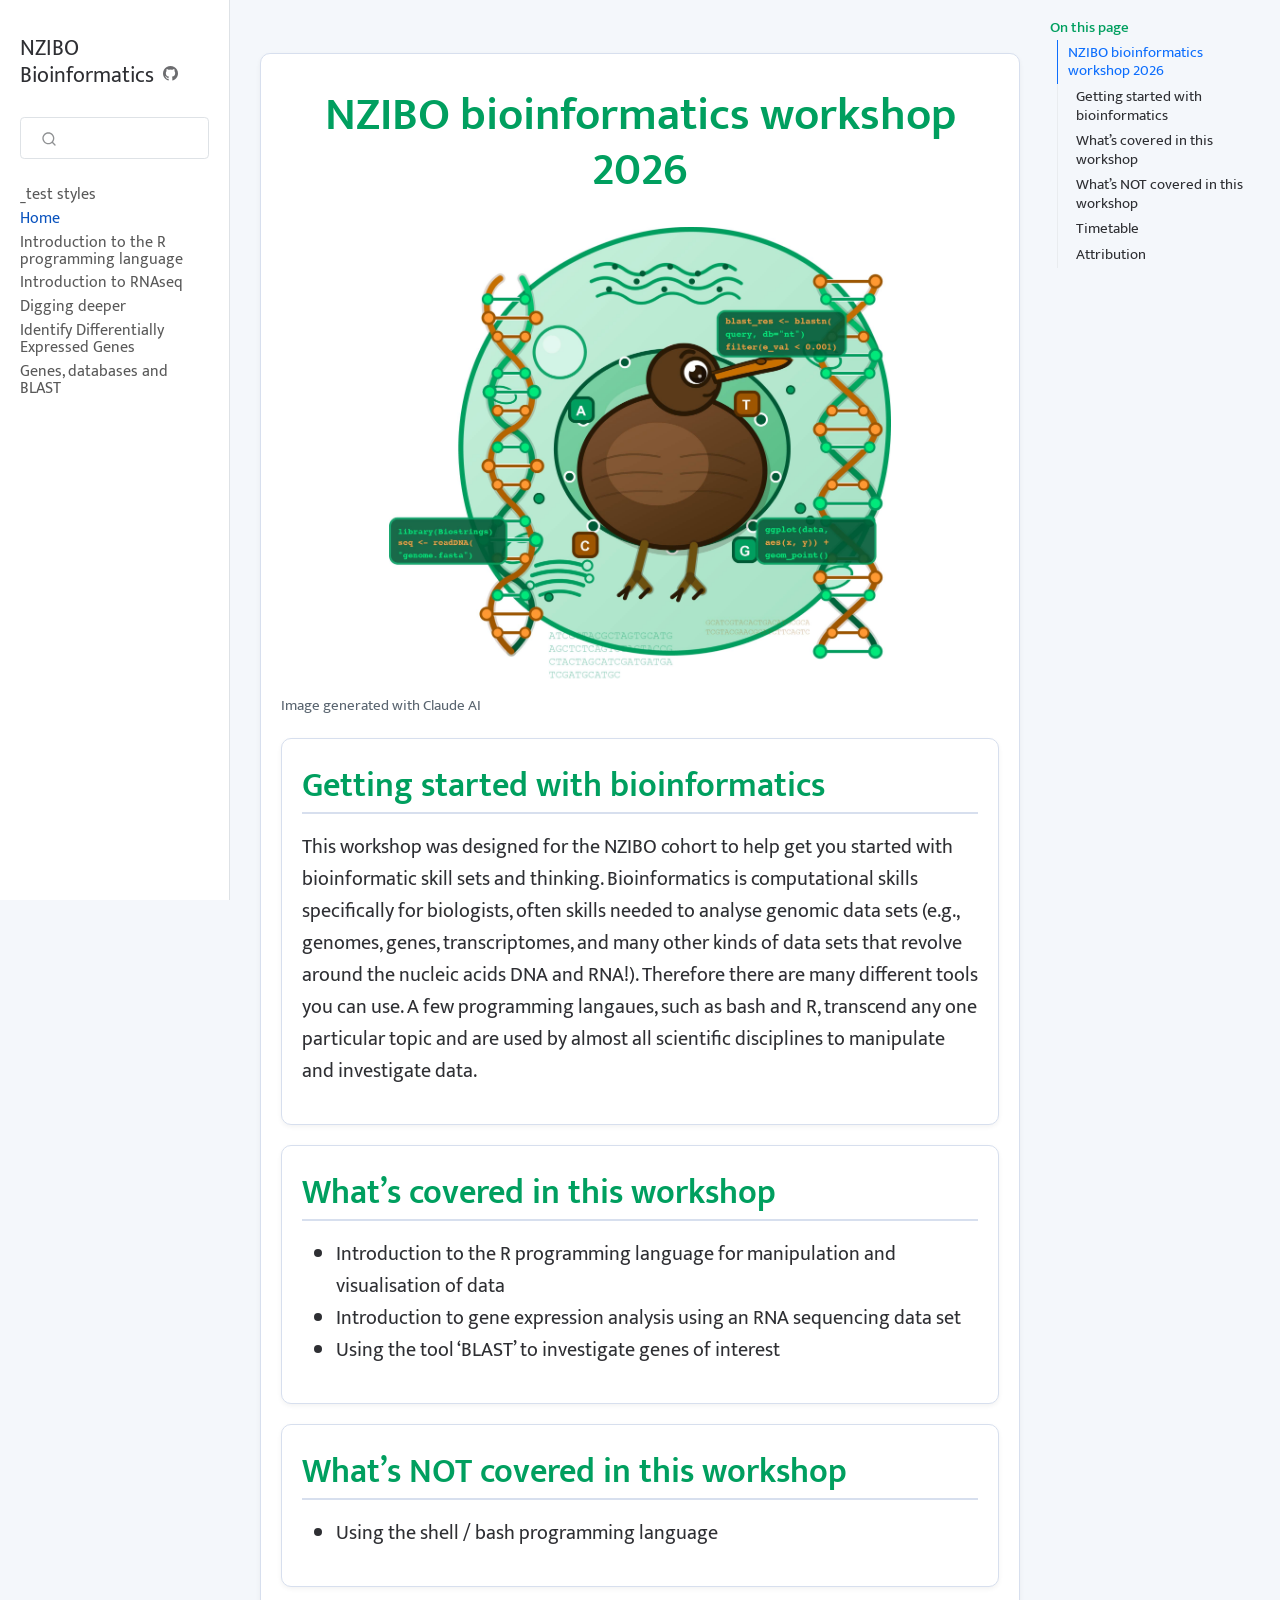
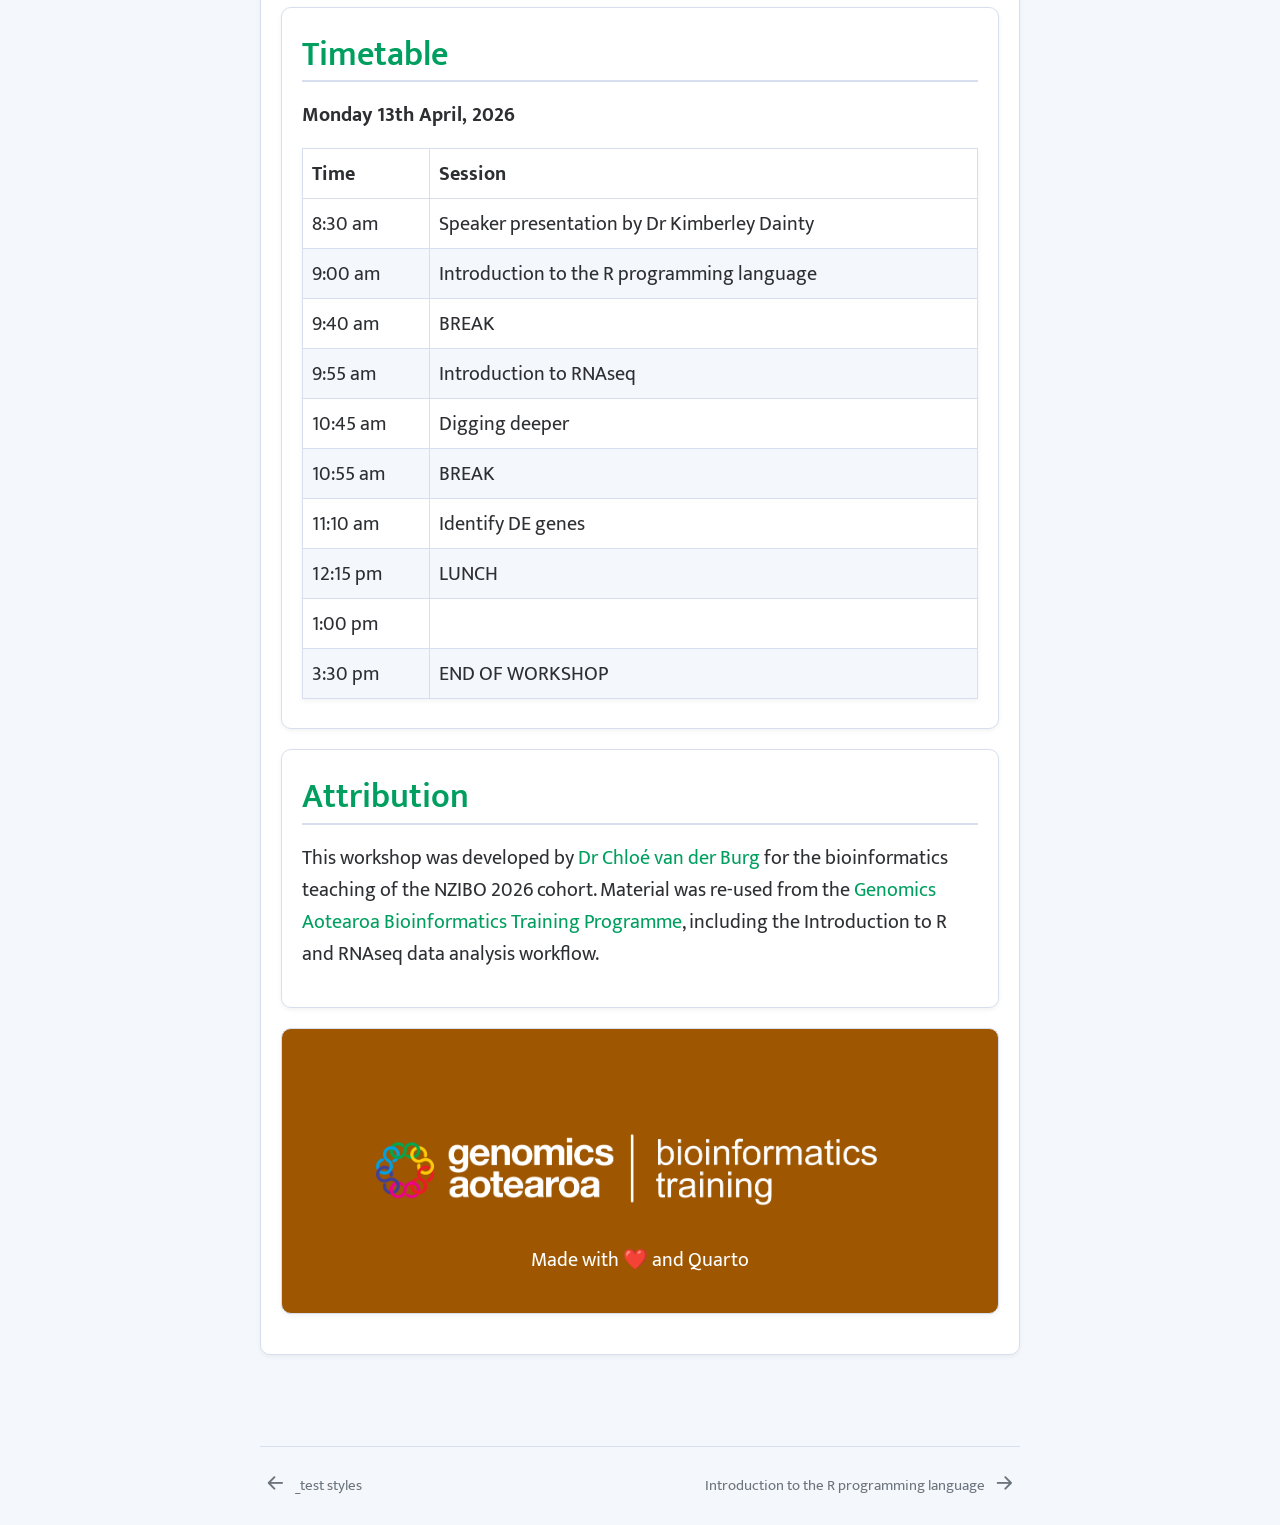
==== commit 34c4ae76: "mostly DGEs" ====
--- a/docs/index.html
+++ b/docs/index.html
@@ -74,7 +74,7 @@
 
 <link rel="stylesheet" href="styles.css">
 <meta property="og:title" content="– NZIBO Bioinformatics">
-<meta property="og:image" content="figures/nzibo_bioinformatics_logo.svg">
+<meta property="og:image" content="figures/nzibo_bioinformatics_logo_cartoon.jpg">
 <meta property="og:site_name" content="NZIBO Bioinformatics">
 </head>
 
@@ -154,7 +154,7 @@
         <li class="sidebar-item">
   <div class="sidebar-item-container"> 
   <a href="./blast-off.html" class="sidebar-item-text sidebar-link">
- <span class="menu-text">BLAST genes of interest</span></a>
+ <span class="menu-text">Genes, databases and BLAST</span></a>
   </div>
 </li>
     </ul>
@@ -189,7 +189,7 @@
 <h1>NZIBO bioinformatics workshop 2026</h1>
 <div class="quarto-figure quarto-figure-center">
 <figure class="figure">
-<p><img src="figures/nzibo_bioinformatics_logo.svg" class="img-fluid figure-img"></p>
+<p><img src="figures/nzibo_bioinformatics_logo_cartoon.jpg" class="img-fluid figure-img" style="width:70.0%"></p>
 <figcaption>Image generated with Claude AI</figcaption>
 </figure>
 </div>
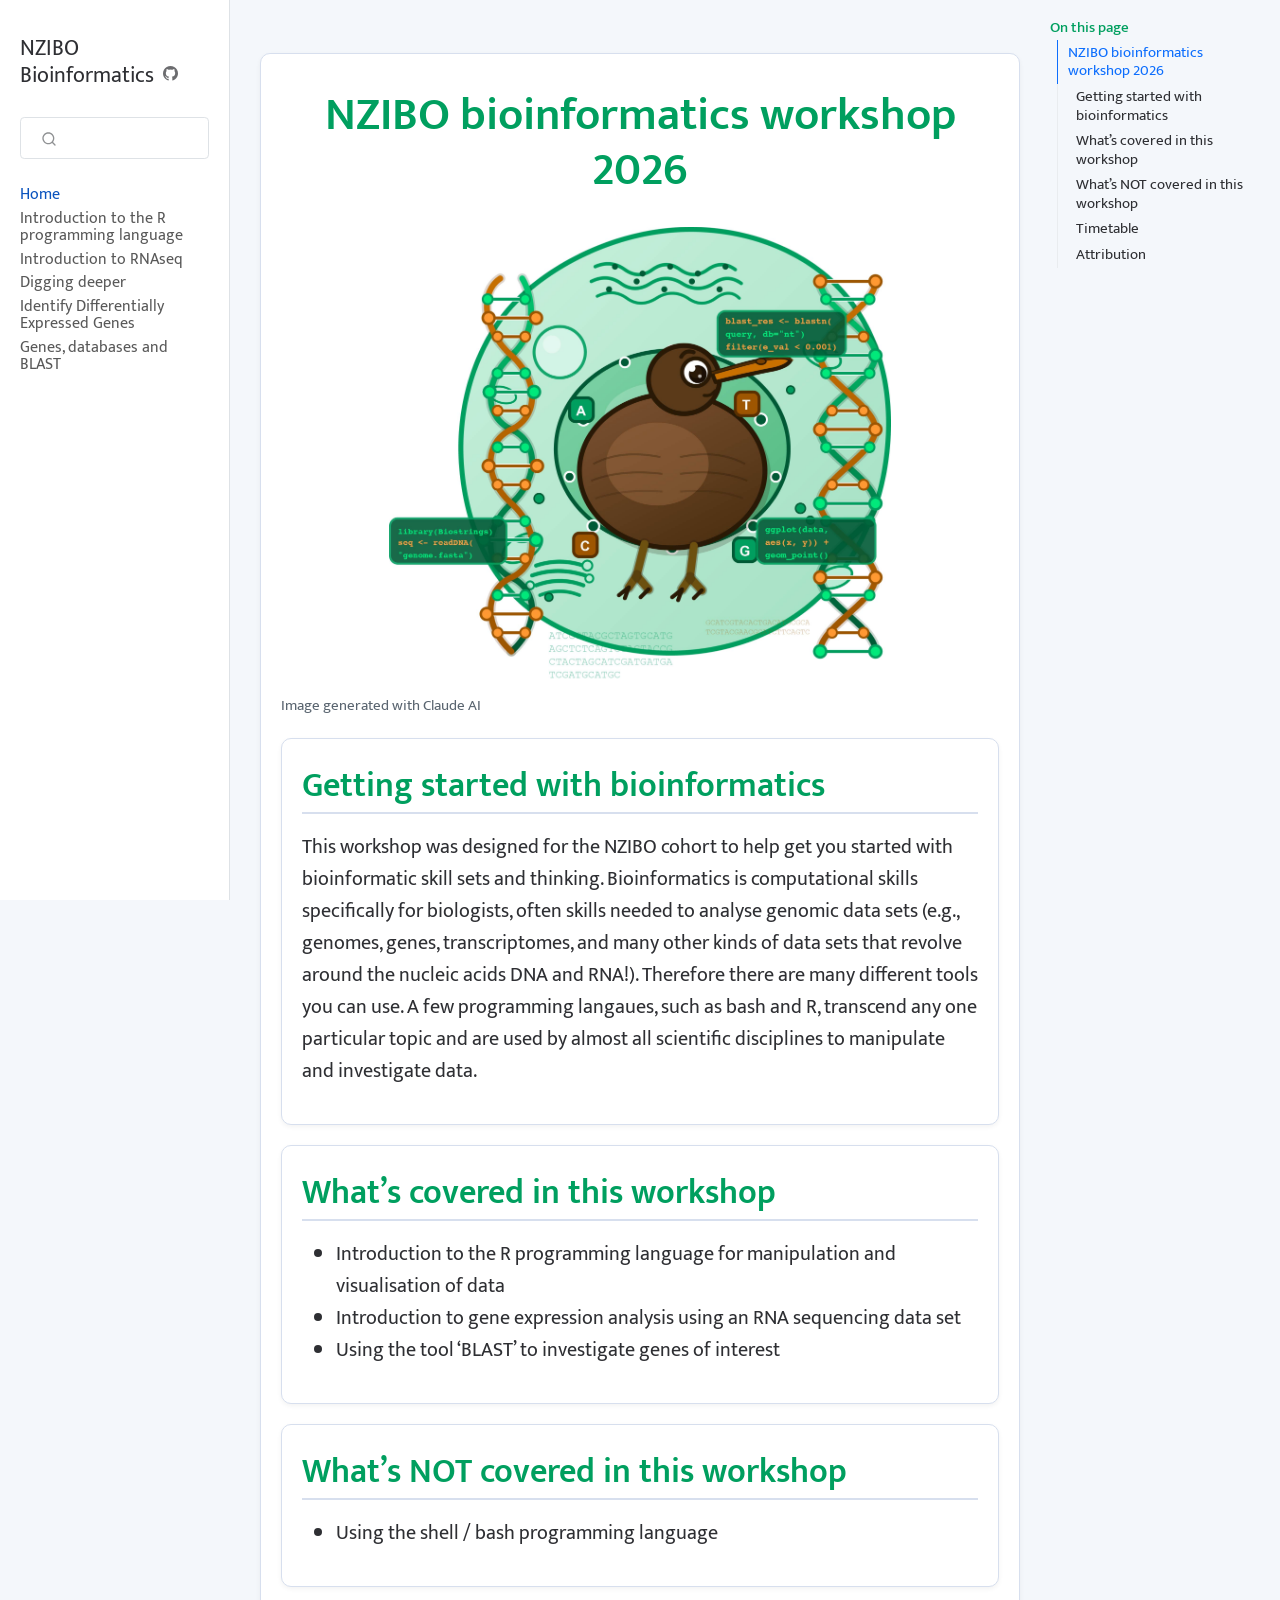
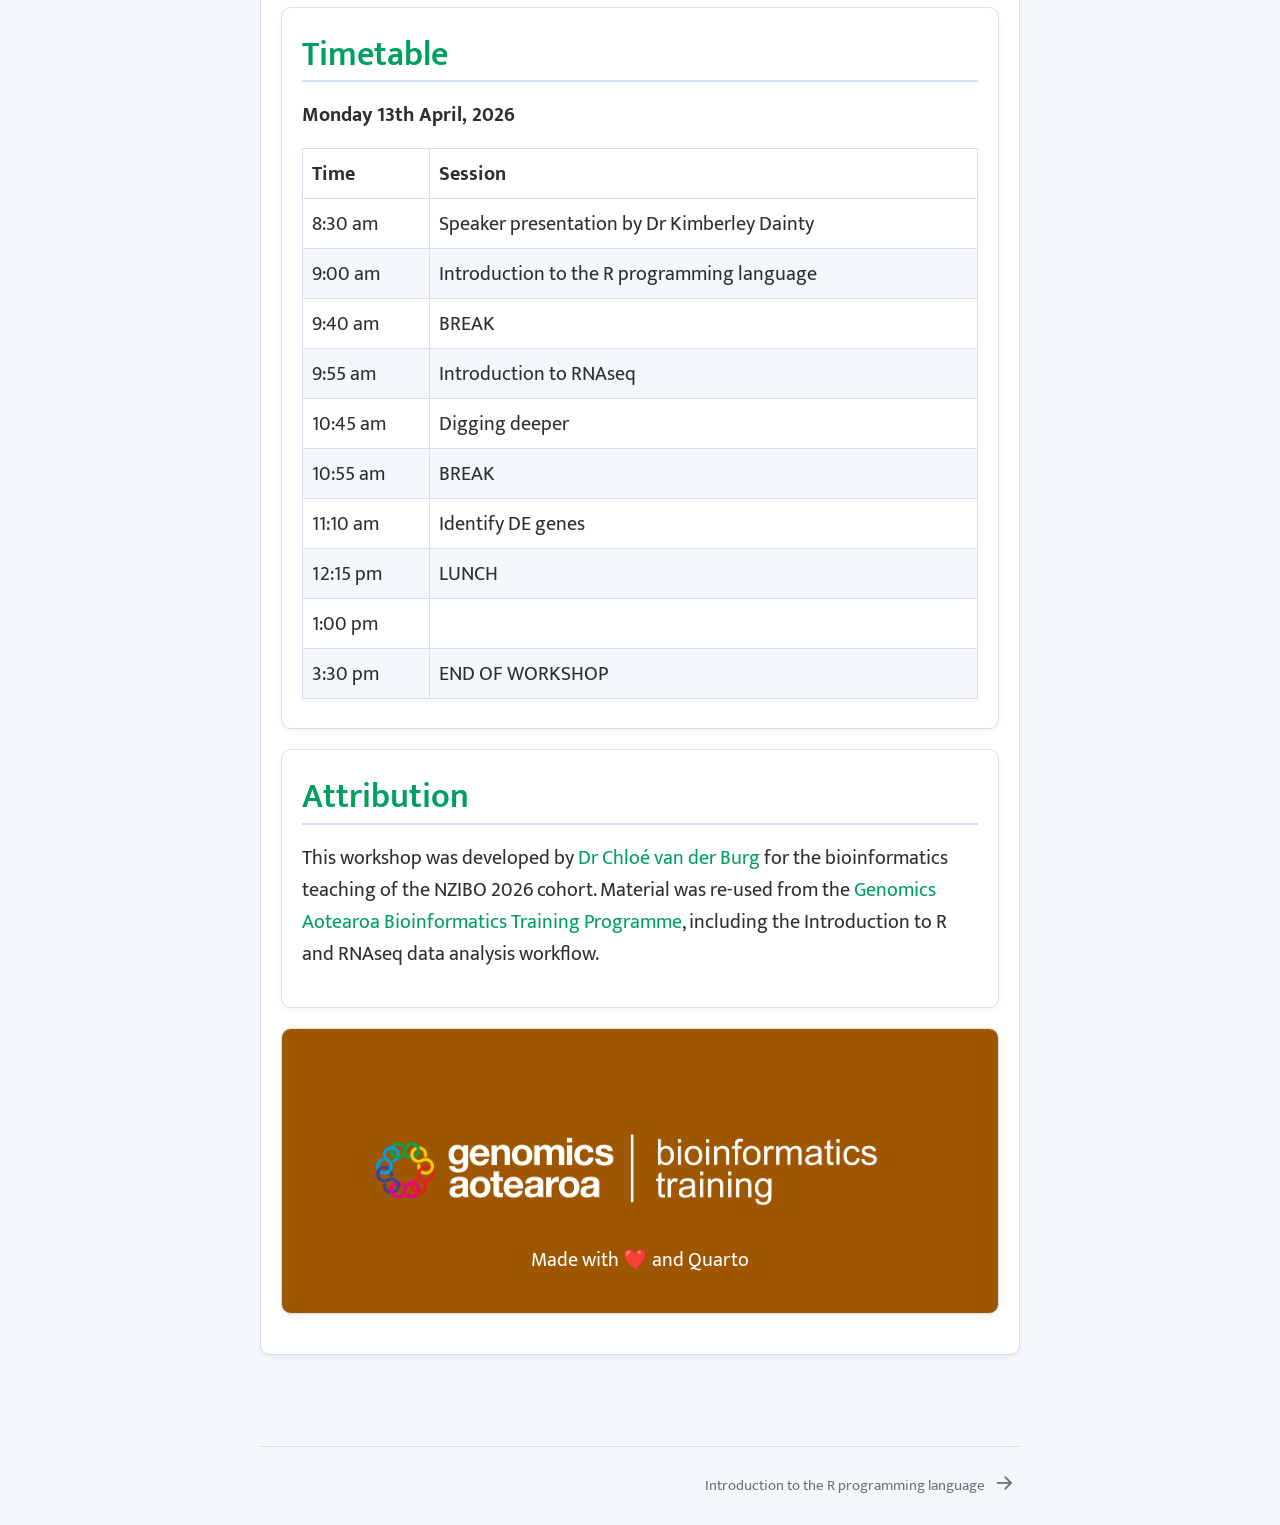
==== commit 526964d1: "blast" ====
--- a/docs/index.html
+++ b/docs/index.html
@@ -31,7 +31,6 @@
 <script src="site_libs/quarto-search/quarto-search.js"></script>
 <meta name="quarto:offset" content="./">
 <link href="./intro-to-R.html" rel="next">
-<link href="./test-styling.html" rel="prev">
 <link href="./theme-images/GA-image-black-favicon.png" rel="icon" type="image/png">
 <script src="site_libs/quarto-html/quarto.js" type="module"></script>
 <script src="site_libs/quarto-html/tabsets/tabsets.js" type="module"></script>
@@ -115,12 +114,6 @@
         </div>
     <div class="sidebar-menu-container"> 
     <ul class="list-unstyled mt-1">
-        <li class="sidebar-item">
-  <div class="sidebar-item-container"> 
-  <a href="./test-styling.html" class="sidebar-item-text sidebar-link">
- <span class="menu-text">_test styles</span></a>
-  </div>
-</li>
         <li class="sidebar-item">
   <div class="sidebar-item-container"> 
   <a href="./index.html" class="sidebar-item-text sidebar-link active">
@@ -682,9 +675,6 @@
   </script>
 <nav class="page-navigation column-body">
   <div class="nav-page nav-page-previous">
-      <a href="./test-styling.html" class="pagination-link" aria-label="_test styles">
-        <i class="bi bi-arrow-left-short"></i> <span class="nav-page-text">_test styles</span>
-      </a>          
   </div>
   <div class="nav-page nav-page-next">
       <a href="./intro-to-R.html" class="pagination-link" aria-label="Introduction to the R programming language">
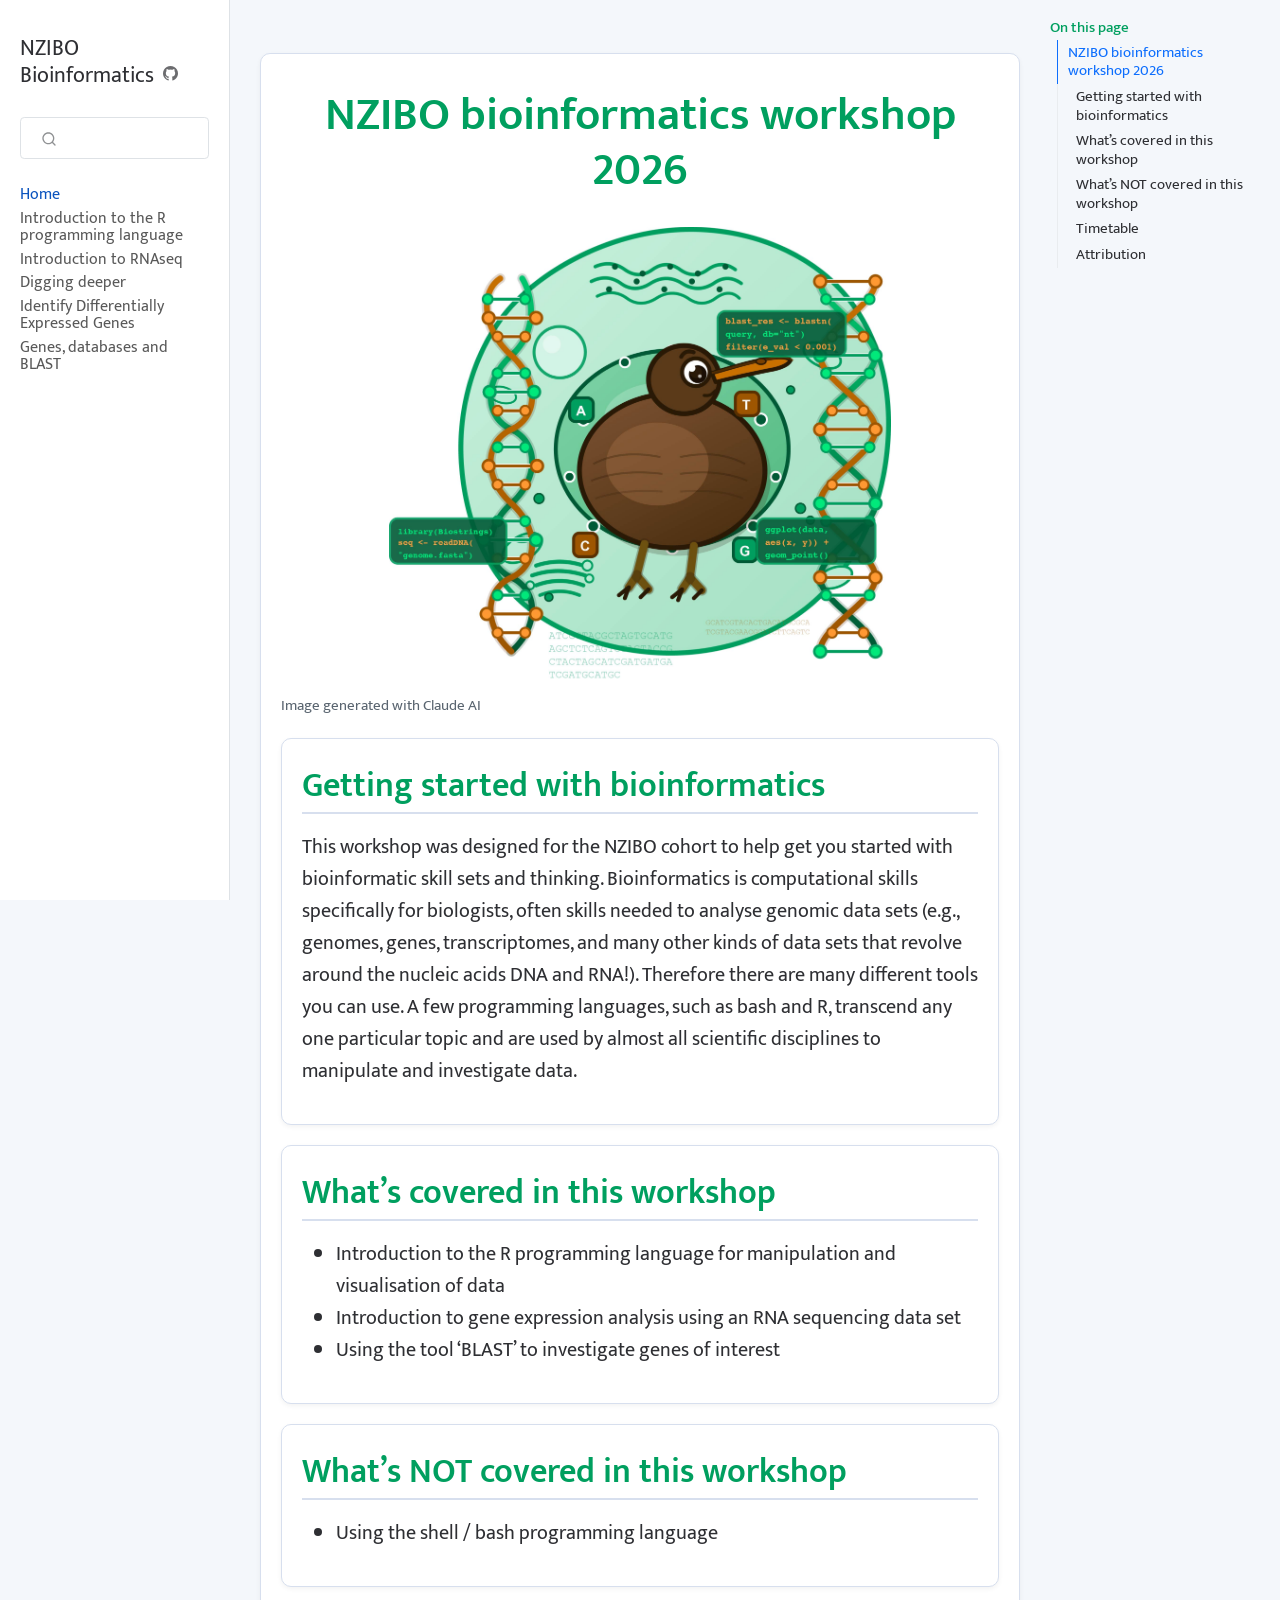
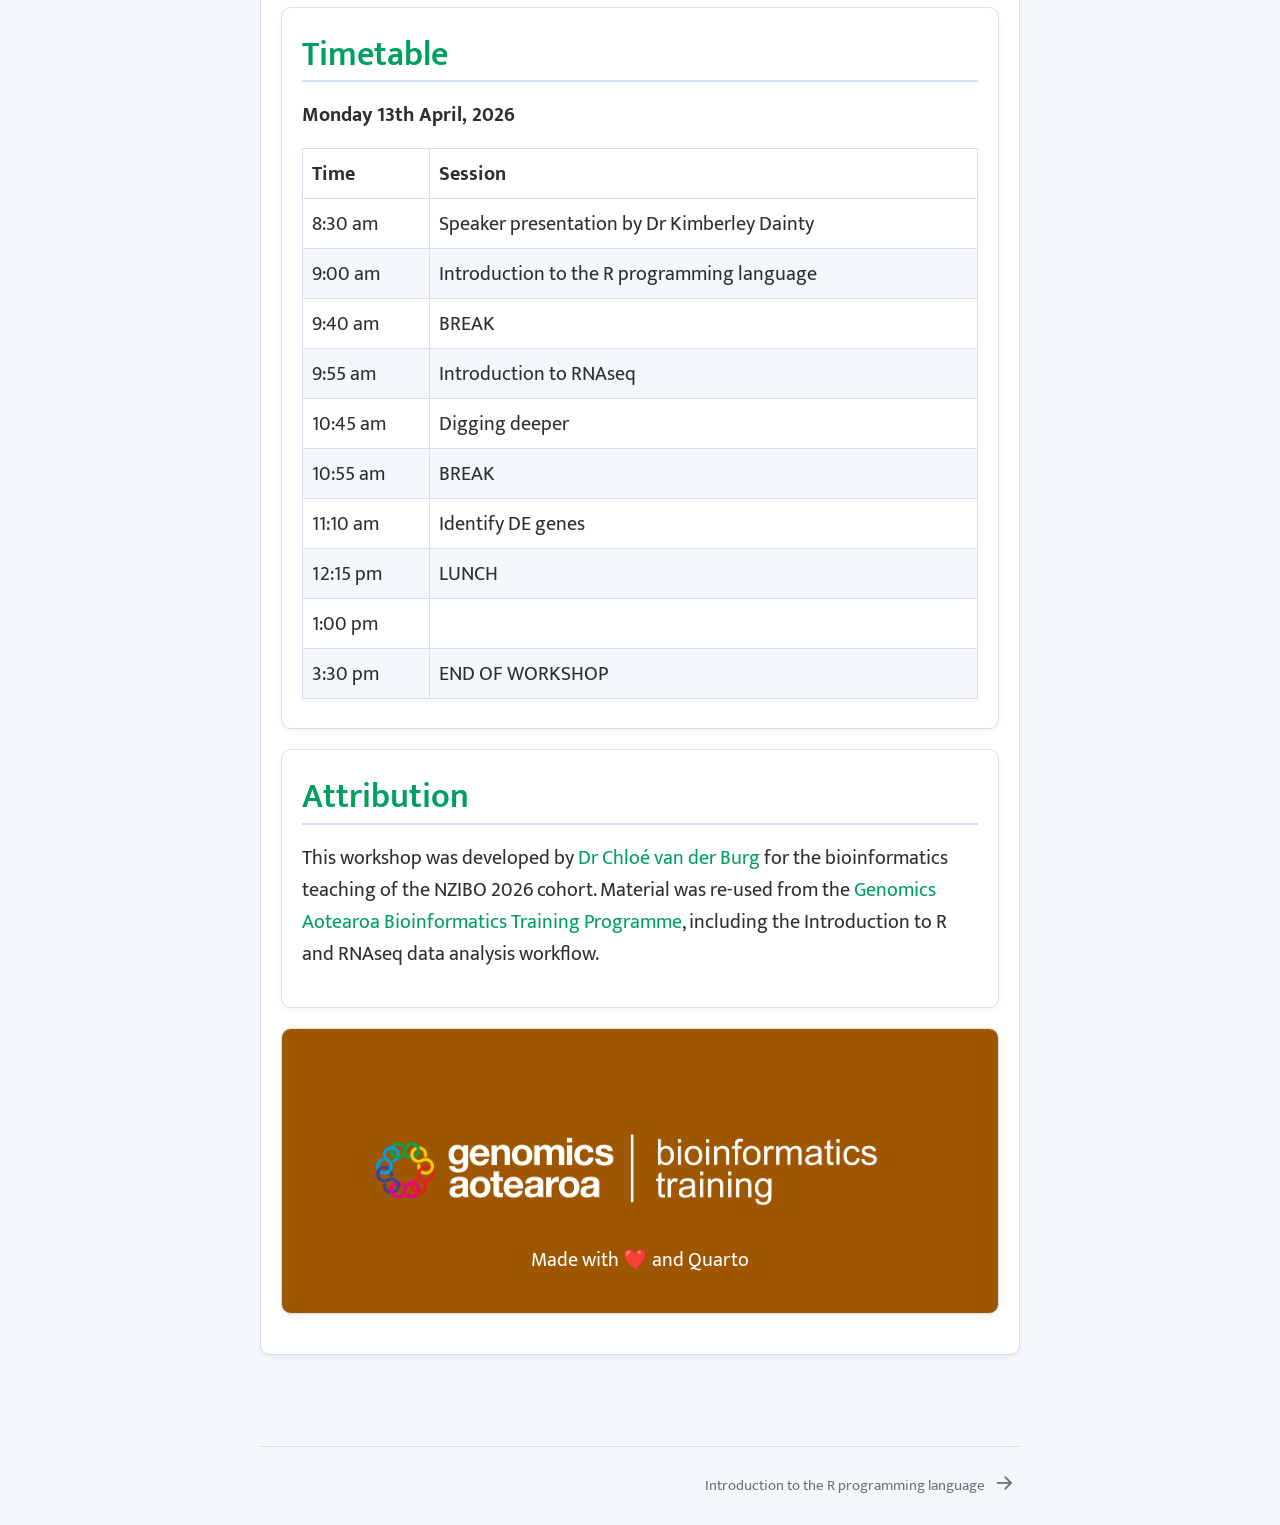
==== commit a6dcce6e: "typos" ====
--- a/docs/index.html
+++ b/docs/index.html
@@ -188,7 +188,7 @@
 </div>
 <section id="getting-started-with-bioinformatics" class="level2">
 <h2 class="anchored" data-anchor-id="getting-started-with-bioinformatics">Getting started with bioinformatics</h2>
-<p>This workshop was designed for the NZIBO cohort to help get you started with bioinformatic skill sets and thinking. Bioinformatics is computational skills specifically for biologists, often skills needed to analyse genomic data sets (e.g., genomes, genes, transcriptomes, and many other kinds of data sets that revolve around the nucleic acids DNA and RNA!). Therefore there are many different tools you can use. A few programming langaues, such as bash and R, transcend any one particular topic and are used by almost all scientific disciplines to manipulate and investigate data.</p>
+<p>This workshop was designed for the NZIBO cohort to help get you started with bioinformatic skill sets and thinking. Bioinformatics is computational skills specifically for biologists, often skills needed to analyse genomic data sets (e.g., genomes, genes, transcriptomes, and many other kinds of data sets that revolve around the nucleic acids DNA and RNA!). Therefore there are many different tools you can use. A few programming languages, such as bash and R, transcend any one particular topic and are used by almost all scientific disciplines to manipulate and investigate data.</p>
 </section>
 <section id="whats-covered-in-this-workshop" class="level2">
 <h2 class="anchored" data-anchor-id="whats-covered-in-this-workshop">What’s covered in this workshop</h2>
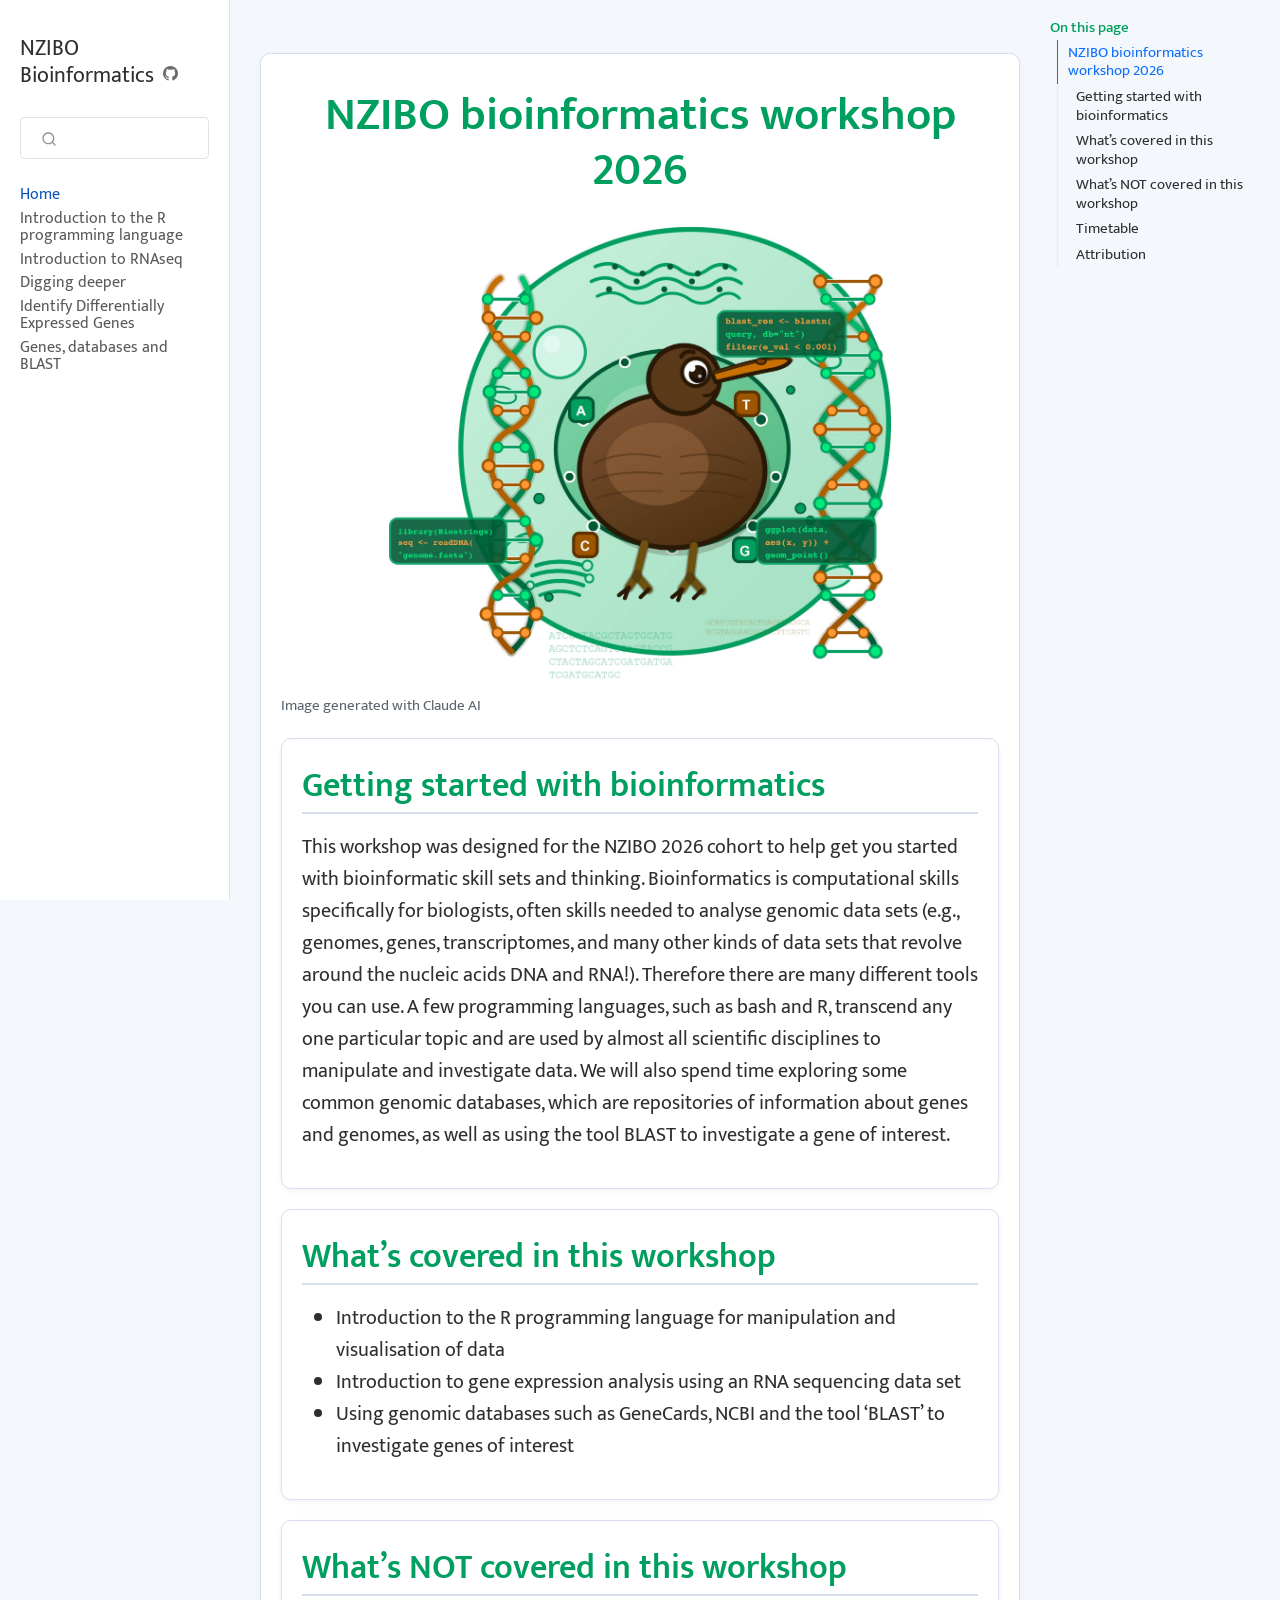
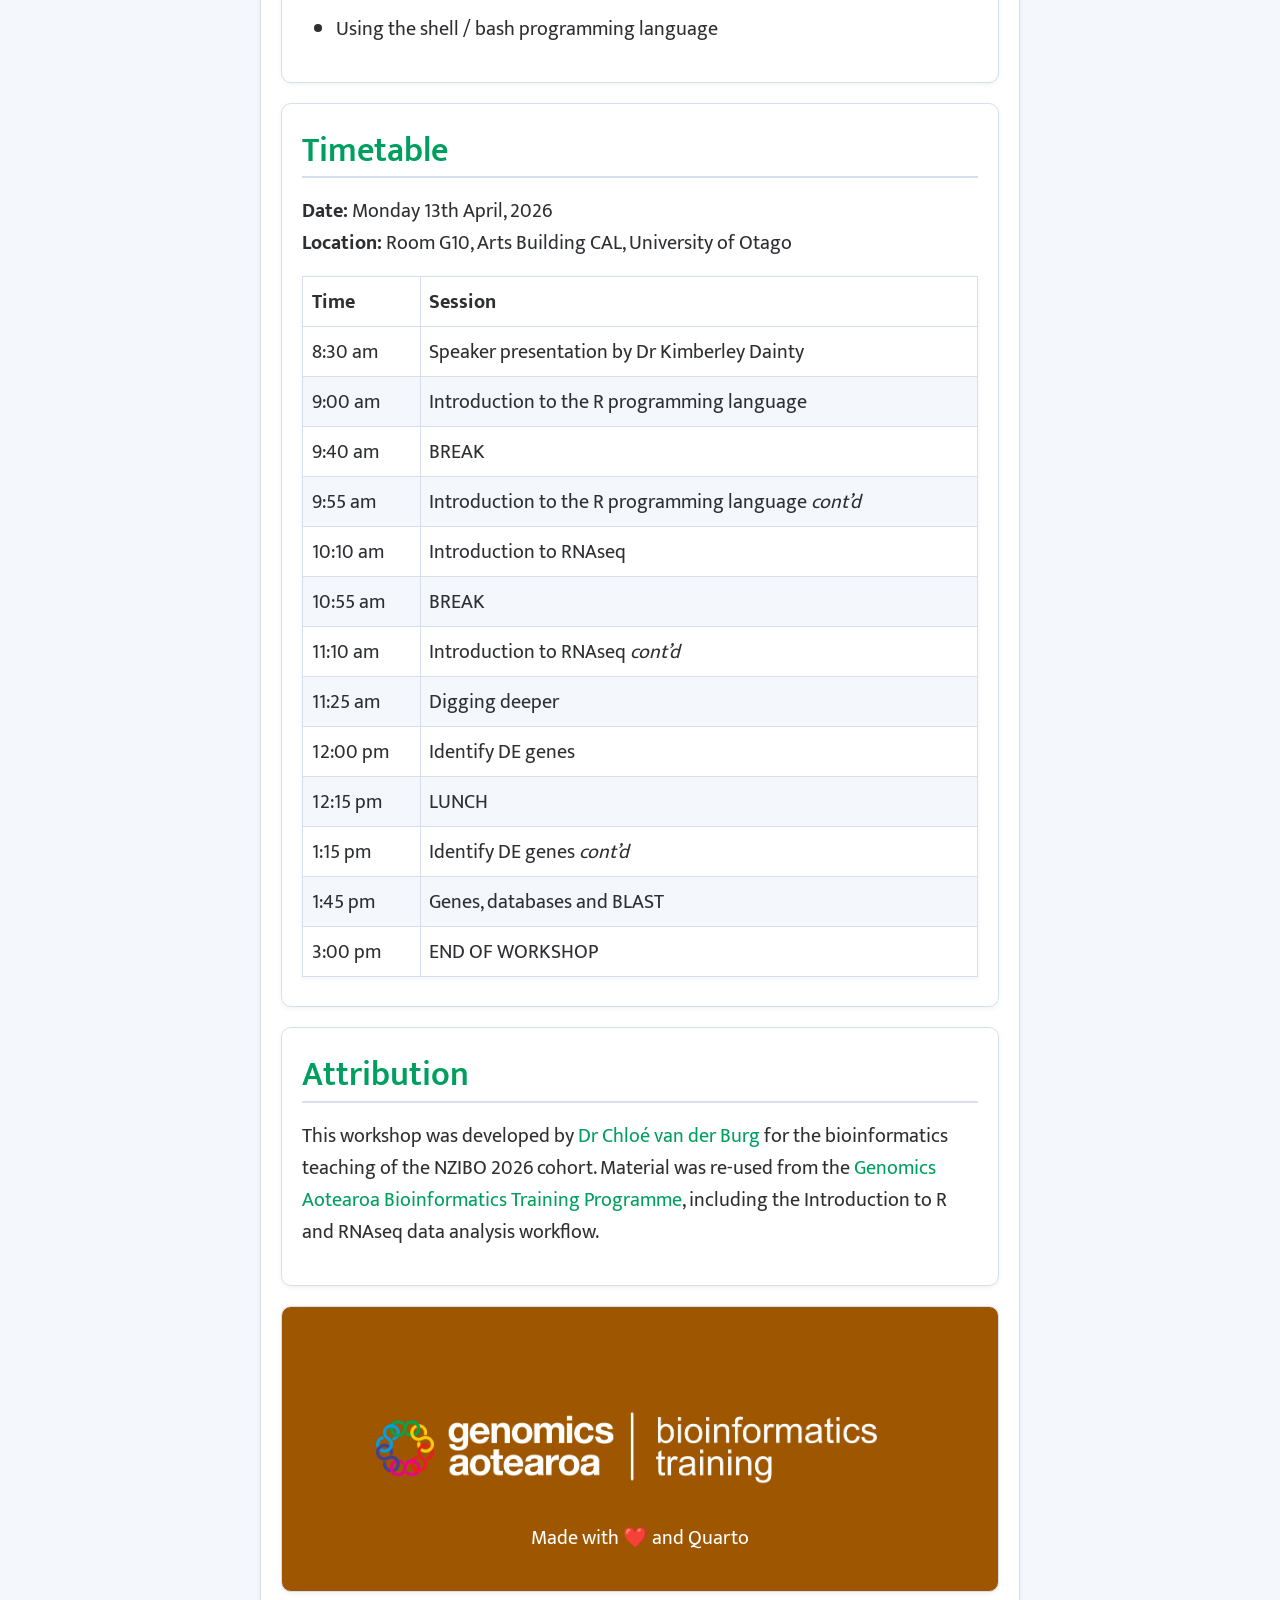
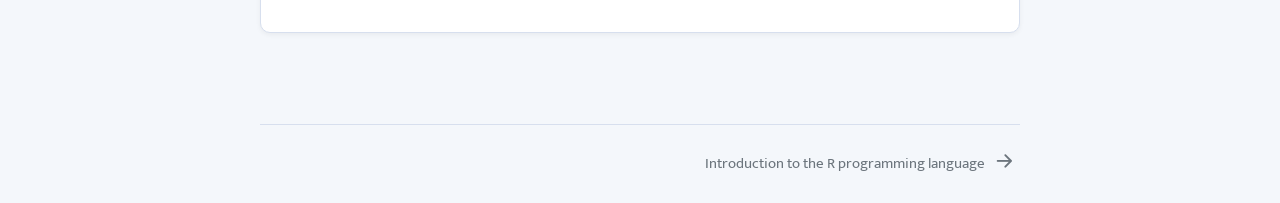
==== commit 541902f3: "edits" ====
--- a/docs/index.html
+++ b/docs/index.html
@@ -188,7 +188,7 @@
 </div>
 <section id="getting-started-with-bioinformatics" class="level2">
 <h2 class="anchored" data-anchor-id="getting-started-with-bioinformatics">Getting started with bioinformatics</h2>
-<p>This workshop was designed for the NZIBO cohort to help get you started with bioinformatic skill sets and thinking. Bioinformatics is computational skills specifically for biologists, often skills needed to analyse genomic data sets (e.g., genomes, genes, transcriptomes, and many other kinds of data sets that revolve around the nucleic acids DNA and RNA!). Therefore there are many different tools you can use. A few programming languages, such as bash and R, transcend any one particular topic and are used by almost all scientific disciplines to manipulate and investigate data.</p>
+<p>This workshop was designed for the NZIBO 2026 cohort to help get you started with bioinformatic skill sets and thinking. Bioinformatics is computational skills specifically for biologists, often skills needed to analyse genomic data sets (e.g., genomes, genes, transcriptomes, and many other kinds of data sets that revolve around the nucleic acids DNA and RNA!). Therefore there are many different tools you can use. A few programming languages, such as bash and R, transcend any one particular topic and are used by almost all scientific disciplines to manipulate and investigate data. We will also spend time exploring some common genomic databases, which are repositories of information about genes and genomes, as well as using the tool BLAST to investigate a gene of interest.</p>
 </section>
 <section id="whats-covered-in-this-workshop" class="level2">
 <h2 class="anchored" data-anchor-id="whats-covered-in-this-workshop">What’s covered in this workshop</h2>
@@ -197,7 +197,7 @@
 </li>
 <li>Introduction to gene expression analysis using an RNA sequencing data set<br>
 </li>
-<li>Using the tool ‘BLAST’ to investigate genes of interest</li>
+<li>Using genomic databases such as GeneCards, NCBI and the tool ‘BLAST’ to investigate genes of interest</li>
 </ul>
 </section>
 <section id="whats-not-covered-in-this-workshop" class="level2">
@@ -208,7 +208,8 @@
 </section>
 <section id="timetable" class="level2">
 <h2 class="anchored" data-anchor-id="timetable">Timetable</h2>
-<p><strong>Monday 13th April, 2026</strong></p>
+<p><strong>Date:</strong> Monday 13th April, 2026<br>
+<strong>Location:</strong> Room G10, Arts Building CAL, University of Otago</p>
 <table class="caption-top table">
 <thead>
 <tr class="header">
@@ -231,11 +232,11 @@
 </tr>
 <tr class="even">
 <td>9:55 am</td>
+<td>Introduction to the R programming language <em>cont’d</em></td>
+</tr>
+<tr class="odd">
+<td>10:10 am</td>
 <td>Introduction to RNAseq</td>
-</tr>
-<tr class="odd">
-<td>10:45 am</td>
-<td>Digging deeper</td>
 </tr>
 <tr class="even">
 <td>10:55 am</td>
@@ -243,6 +244,14 @@
 </tr>
 <tr class="odd">
 <td>11:10 am</td>
+<td>Introduction to RNAseq <em>cont’d</em></td>
+</tr>
+<tr class="even">
+<td>11:25 am</td>
+<td>Digging deeper</td>
+</tr>
+<tr class="odd">
+<td>12:00 pm</td>
 <td>Identify DE genes</td>
 </tr>
 <tr class="even">
@@ -250,11 +259,15 @@
 <td>LUNCH</td>
 </tr>
 <tr class="odd">
-<td>1:00 pm</td>
-<td></td>
+<td>1:15 pm</td>
+<td>Identify DE genes <em>cont’d</em></td>
 </tr>
 <tr class="even">
-<td>3:30 pm</td>
+<td>1:45 pm</td>
+<td>Genes, databases and BLAST</td>
+</tr>
+<tr class="odd">
+<td>3:00 pm</td>
 <td>END OF WORKSHOP</td>
 </tr>
 </tbody>
